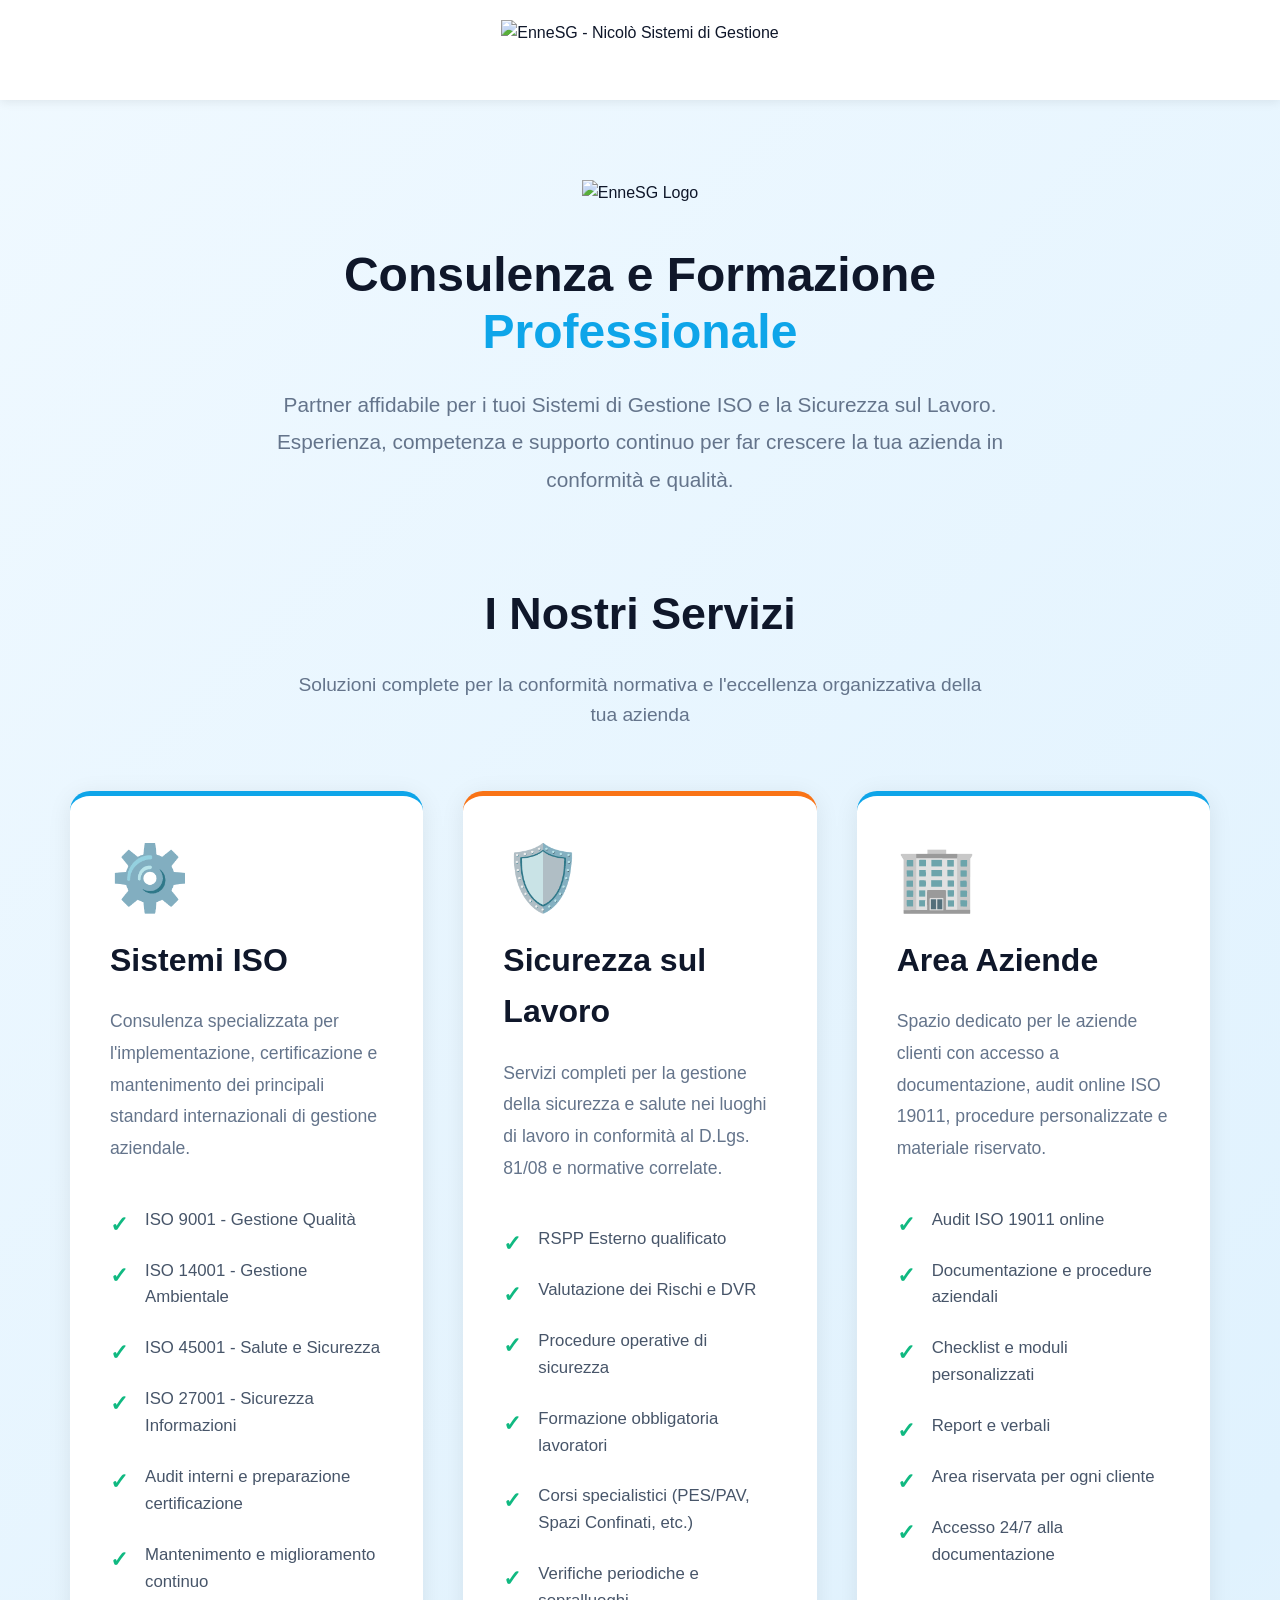
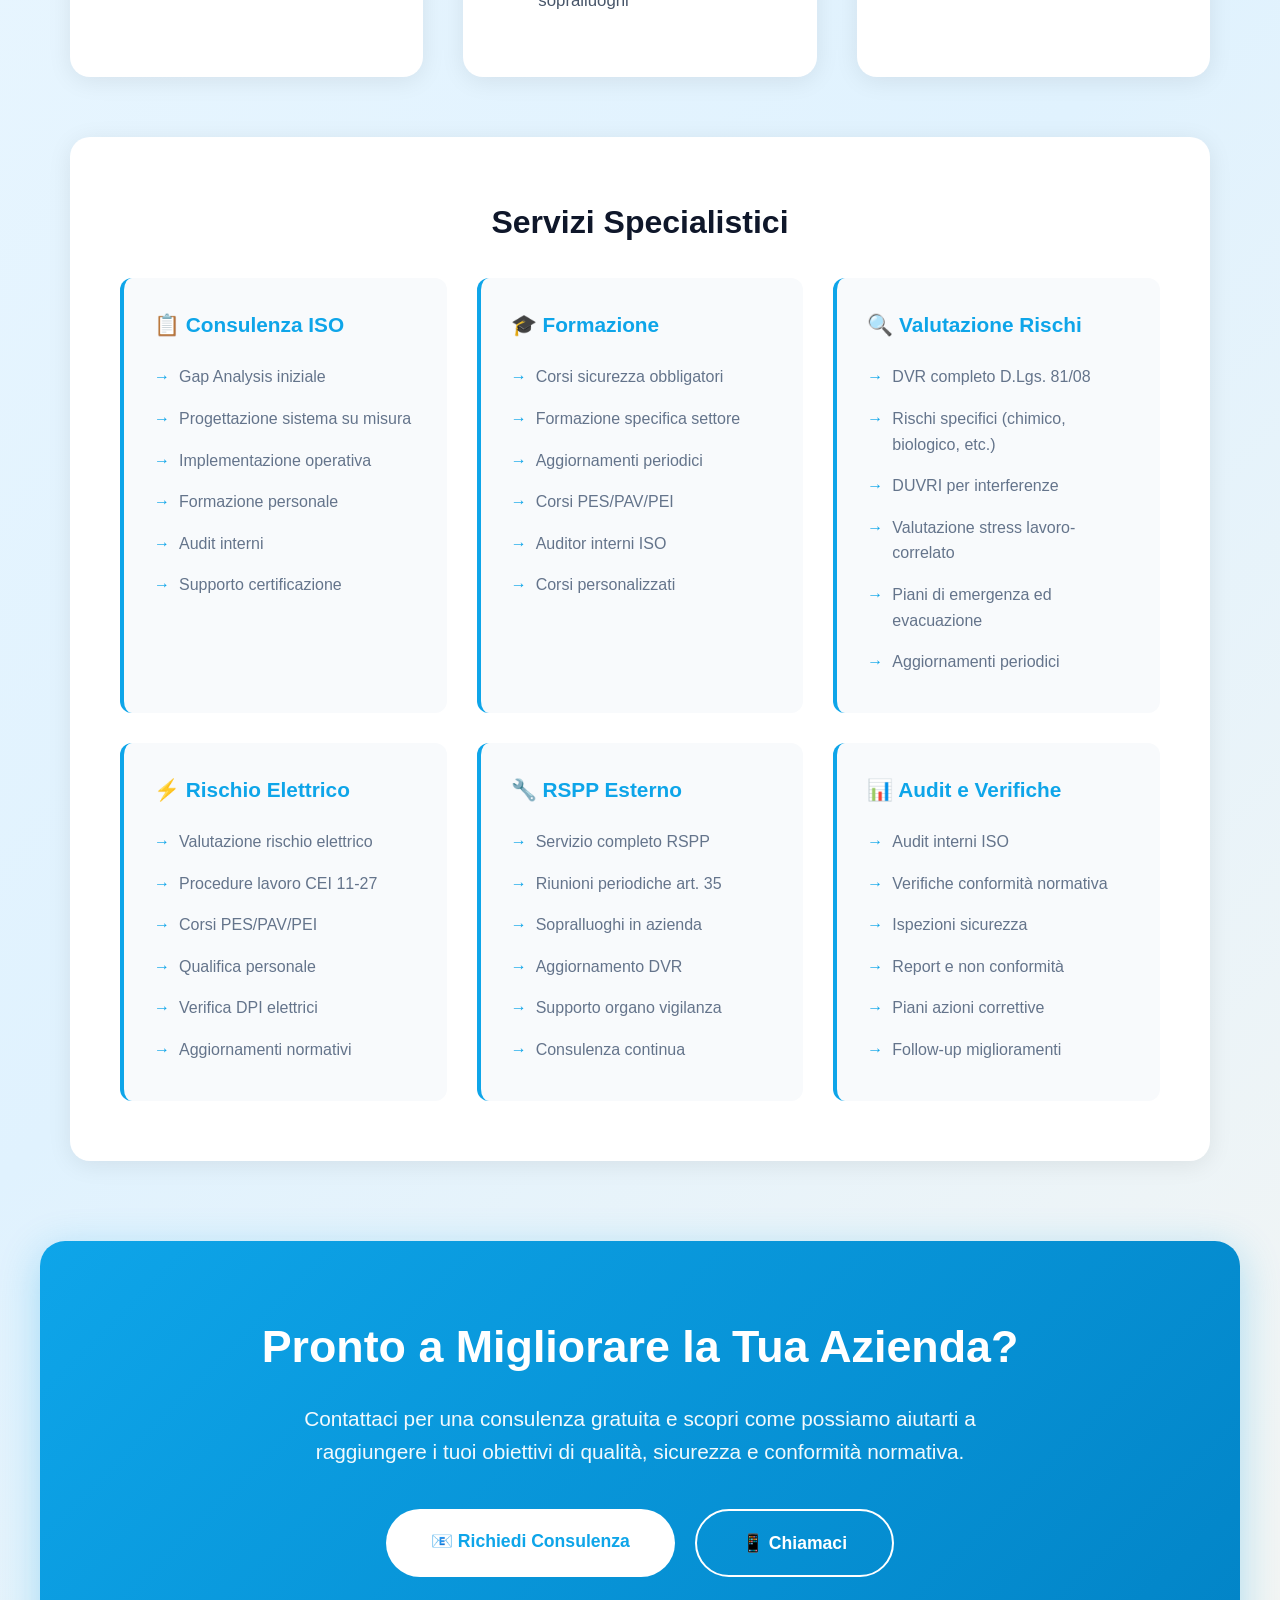
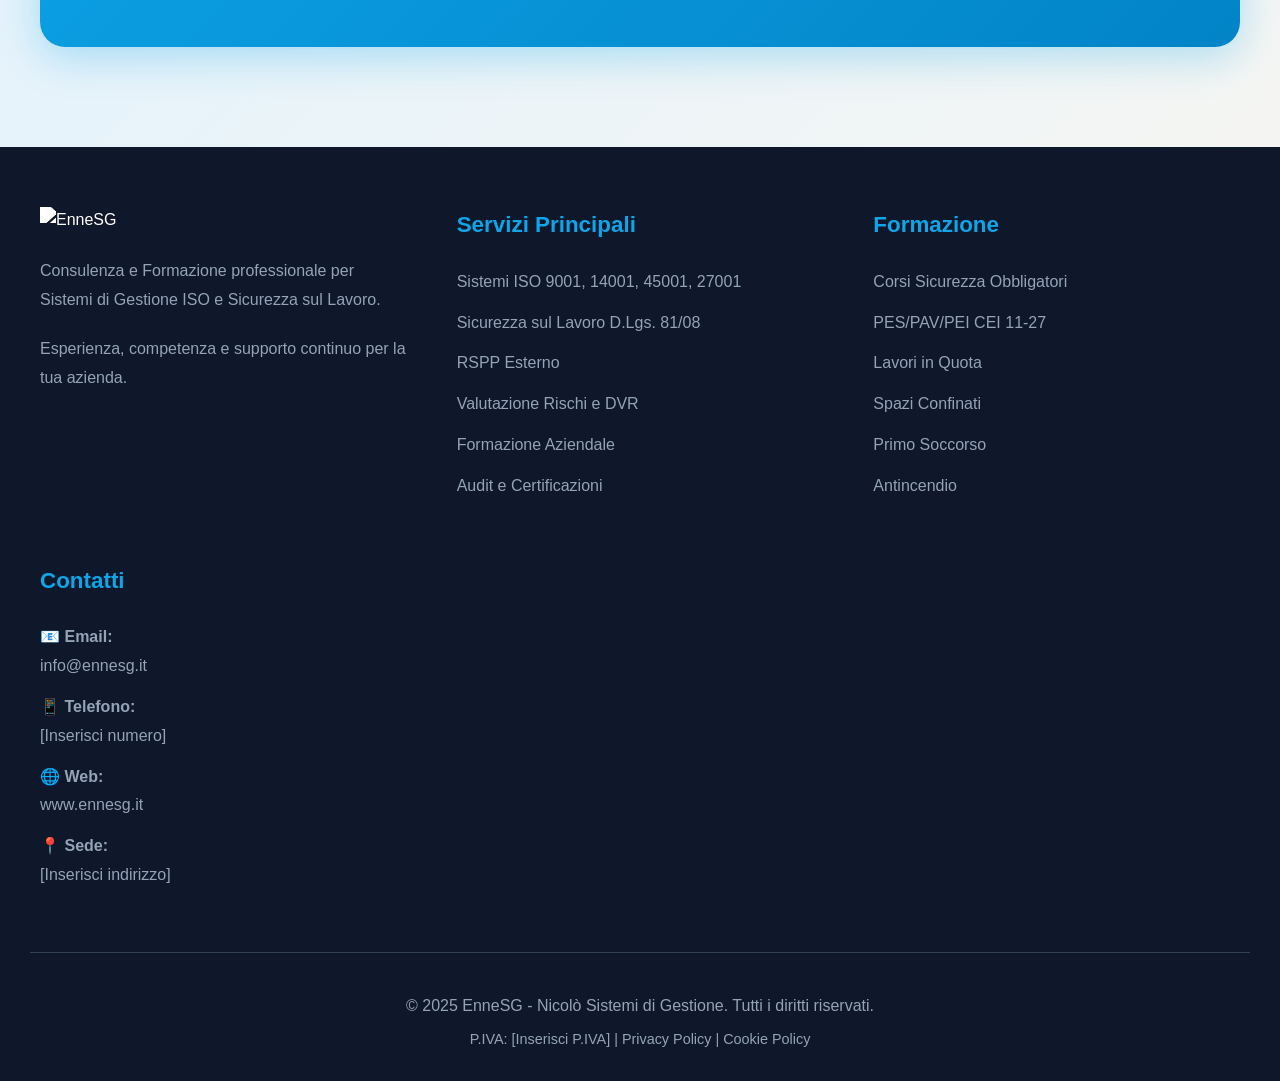
==== index.html @ 2c6e2b0d "Add files via upload" ====
<!DOCTYPE html>
<html lang="it">
<head>
    <meta charset="UTF-8">
    <meta name="viewport" content="width=device-width, initial-scale=1.0">
    <meta name="description" content="EnneSG - Nicolò Sistemi di Gestione. Consulenza e Formazione per Sistemi ISO e Sicurezza sul Lavoro.">
    <meta name="keywords" content="ISO 9001, ISO 14001, ISO 45001, Sicurezza lavoro, Consulenza ISO, Formazione">
    <title>EnneSG - Nicolò Sistemi di Gestione</title>
    <link rel="icon" href="assets/ennesg-icon.svg">
    <style>
        * {
            margin: 0;
            padding: 0;
            box-sizing: border-box;
        }
        
        body {
            font-family: 'Segoe UI', 'Helvetica Neue', Arial, sans-serif;
            background: linear-gradient(135deg, #f0f9ff 0%, #e0f2fe 50%, #fff7ed 100%);
            color: #0f172a;
            line-height: 1.6;
        }
        
        /* Navbar */
        .navbar {
            background: white;
            padding: 20px 0;
            box-shadow: 0 2px 10px rgba(0,0,0,0.08);
            position: sticky;
            top: 0;
            z-index: 100;
        }
        
        .navbar-content {
            max-width: 1200px;
            margin: 0 auto;
            padding: 0 30px;
            display: flex;
            align-items: center;
            justify-content: center;
        }
        
        .navbar img {
            height: 60px;
        }
        
        /* Hero Section */
        .hero {
            max-width: 1200px;
            margin: 80px auto 60px;
            padding: 0 30px;
            text-align: center;
        }
        
        .hero-logo {
            max-width: 700px;
            width: 100%;
            margin-bottom: 40px;
        }
        
        .hero h1 {
            font-size: 3rem;
            color: #0f172a;
            margin-bottom: 25px;
            line-height: 1.2;
        }
        
        .hero .highlight {
            color: #0ea5e9;
        }
        
        .hero p {
            font-size: 1.3rem;
            color: #64748b;
            max-width: 800px;
            margin: 0 auto 50px;
            line-height: 1.8;
        }
        
        /* Main Services Grid */
        .services-section {
            max-width: 1200px;
            margin: 80px auto;
            padding: 0 30px;
        }
        
        .section-title {
            text-align: center;
            font-size: 2.8rem;
            color: #0f172a;
            margin-bottom: 20px;
        }
        
        .section-subtitle {
            text-align: center;
            font-size: 1.2rem;
            color: #64748b;
            margin-bottom: 60px;
            max-width: 700px;
            margin-left: auto;
            margin-right: auto;
        }
        
        .services-grid {
            display: grid;
            grid-template-columns: repeat(auto-fit, minmax(350px, 1fr));
            gap: 40px;
            margin-bottom: 40px;
        }
        
        .service-card {
            background: white;
            padding: 50px 40px;
            border-radius: 20px;
            box-shadow: 0 4px 25px rgba(0,0,0,0.08);
            transition: all 0.3s ease;
            border-top: 5px solid transparent;
            position: relative;
            overflow: hidden;
        }
        
        .service-card::before {
            content: '';
            position: absolute;
            top: 0;
            left: 0;
            right: 0;
            height: 5px;
            background: linear-gradient(90deg, #0ea5e9, #0284c7);
            transform: scaleX(0);
            transition: transform 0.3s ease;
        }
        
        .service-card:hover::before {
            transform: scaleX(1);
        }
        
        .service-card:hover {
            transform: translateY(-8px);
            box-shadow: 0 8px 35px rgba(0,0,0,0.12);
        }
        
        .service-card.blue {
            border-top-color: #0ea5e9;
        }
        
        .service-card.orange {
            border-top-color: #f97316;
        }
        
        .service-card.orange::before {
            background: linear-gradient(90deg, #f97316, #ea580c);
        }
        
        .service-icon {
            font-size: 4rem;
            margin-bottom: 25px;
            display: block;
            line-height: 1;
        }
        
        .service-card h2 {
            font-size: 2rem;
            color: #0f172a;
            margin-bottom: 20px;
        }
        
        .service-card p {
            color: #64748b;
            font-size: 1.1rem;
            line-height: 1.8;
            margin-bottom: 30px;
        }
        
        .service-features {
            list-style: none;
            padding: 0;
        }
        
        .service-features li {
            color: #475569;
            padding: 12px 0;
            padding-left: 35px;
            position: relative;
            font-size: 1.05rem;
        }
        
        .service-features li::before {
            content: "✓";
            position: absolute;
            left: 0;
            color: #10b981;
            font-weight: bold;
            font-size: 1.4rem;
        }
        
        /* Additional Services */
        .additional-services {
            background: white;
            padding: 60px 50px;
            border-radius: 20px;
            box-shadow: 0 4px 25px rgba(0,0,0,0.08);
            margin-top: 60px;
        }
        
        .additional-services h3 {
            font-size: 2rem;
            color: #0f172a;
            margin-bottom: 30px;
            text-align: center;
        }
        
        .services-list {
            display: grid;
            grid-template-columns: repeat(auto-fit, minmax(280px, 1fr));
            gap: 30px;
        }
        
        .service-item {
            background: #f8fafc;
            padding: 30px;
            border-radius: 12px;
            transition: all 0.3s ease;
            border-left: 4px solid #0ea5e9;
        }
        
        .service-item:hover {
            background: #eff6ff;
            transform: translateX(5px);
        }
        
        .service-item h4 {
            color: #0ea5e9;
            margin-bottom: 15px;
            font-size: 1.3rem;
        }
        
        .service-item ul {
            list-style: none;
            padding: 0;
        }
        
        .service-item li {
            color: #64748b;
            padding: 8px 0;
            padding-left: 25px;
            position: relative;
        }
        
        .service-item li::before {
            content: "→";
            position: absolute;
            left: 0;
            color: #0ea5e9;
            font-weight: bold;
        }
        
        /* CTA Section */
        .cta-section {
            background: linear-gradient(135deg, #0ea5e9 0%, #0284c7 100%);
            color: white;
            padding: 70px 50px;
            border-radius: 25px;
            text-align: center;
            box-shadow: 0 10px 40px rgba(14, 165, 233, 0.3);
            margin: 80px auto;
            max-width: 1200px;
        }
        
        .cta-section h2 {
            font-size: 2.8rem;
            margin-bottom: 20px;
        }
        
        .cta-section p {
            font-size: 1.3rem;
            margin-bottom: 40px;
            opacity: 0.95;
            max-width: 700px;
            margin-left: auto;
            margin-right: auto;
        }
        
        .cta-buttons {
            display: flex;
            gap: 20px;
            justify-content: center;
            flex-wrap: wrap;
        }
        
        .btn {
            padding: 18px 45px;
            border-radius: 35px;
            text-decoration: none;
            font-weight: 600;
            font-size: 1.1rem;
            transition: all 0.3s ease;
            display: inline-block;
        }
        
        .btn-white {
            background: white;
            color: #0ea5e9;
        }
        
        .btn-white:hover {
            background: #f8fafc;
            transform: translateY(-3px);
            box-shadow: 0 8px 25px rgba(255,255,255,0.3);
        }
        
        .btn-outline {
            background: transparent;
            color: white;
            border: 2px solid white;
        }
        
        .btn-outline:hover {
            background: white;
            color: #0ea5e9;
            transform: translateY(-3px);
        }
        
        /* Footer */
        footer {
            background: #0f172a;
            color: white;
            padding: 60px 30px 30px;
            margin-top: 100px;
        }
        
        .footer-content {
            max-width: 1200px;
            margin: 0 auto;
            display: grid;
            grid-template-columns: repeat(auto-fit, minmax(280px, 1fr));
            gap: 50px;
            margin-bottom: 50px;
        }
        
        .footer-section h3 {
            color: #0ea5e9;
            margin-bottom: 25px;
            font-size: 1.4rem;
        }
        
        .footer-section p,
        .footer-section a {
            color: #94a3b8;
            text-decoration: none;
            display: block;
            margin-bottom: 12px;
            transition: color 0.3s ease;
            line-height: 1.8;
        }
        
        .footer-section a:hover {
            color: #0ea5e9;
        }
        
        .footer-logo {
            height: 70px;
            margin-bottom: 25px;
            filter: brightness(0) invert(1);
        }
        
        .footer-bottom {
            text-align: center;
            padding-top: 40px;
            border-top: 1px solid #334155;
            color: #94a3b8;
        }
        
        /* Responsive */
        @media (max-width: 768px) {
            .hero h1 {
                font-size: 2.2rem;
            }
            
            .hero p {
                font-size: 1.1rem;
            }
            
            .section-title {
                font-size: 2rem;
            }
            
            .services-grid {
                grid-template-columns: 1fr;
            }
            
            .cta-section {
                padding: 50px 30px;
            }
            
            .cta-section h2 {
                font-size: 2rem;
            }
        }
    </style>
</head>
<body>
    <!-- Navbar -->
    <nav class="navbar">
        <div class="navbar-content">
            <img src="assets/ennesg-logo-horizontal.svg" alt="EnneSG - Nicolò Sistemi di Gestione">
        </div>
    </nav>
    
    <!-- Hero Section -->
    <section class="hero">
        <img src="assets/ennesg-logo-main.svg" alt="EnneSG Logo" class="hero-logo">
        <h1>Consulenza e Formazione<br><span class="highlight">Professionale</span></h1>
        <p>Partner affidabile per i tuoi Sistemi di Gestione ISO e la Sicurezza sul Lavoro. Esperienza, competenza e supporto continuo per far crescere la tua azienda in conformità e qualità.</p>
    </section>
    
    <!-- Main Services -->
    <section class="services-section">
        <h2 class="section-title">I Nostri Servizi</h2>
        <p class="section-subtitle">Soluzioni complete per la conformità normativa e l'eccellenza organizzativa della tua azienda</p>
        
        <div class="services-grid">
            <!-- Sistemi ISO -->
            <div class="service-card blue">
                <span class="service-icon">⚙️</span>
                <h2>Sistemi ISO</h2>
                <p>Consulenza specializzata per l'implementazione, certificazione e mantenimento dei principali standard internazionali di gestione aziendale.</p>
                <ul class="service-features">
                    <li>ISO 9001 - Gestione Qualità</li>
                    <li>ISO 14001 - Gestione Ambientale</li>
                    <li>ISO 45001 - Salute e Sicurezza</li>
                    <li>ISO 27001 - Sicurezza Informazioni</li>
                    <li>Audit interni e preparazione certificazione</li>
                    <li>Mantenimento e miglioramento continuo</li>
                </ul>
            </div>
            
            <!-- Sicurezza Lavoro -->
            <div class="service-card orange">
                <span class="service-icon">🛡️</span>
                <h2>Sicurezza sul Lavoro</h2>
                <p>Servizi completi per la gestione della sicurezza e salute nei luoghi di lavoro in conformità al D.Lgs. 81/08 e normative correlate.</p>
                <ul class="service-features">
                    <li>RSPP Esterno qualificato</li>
                    <li>Valutazione dei Rischi e DVR</li>
                    <li>Procedure operative di sicurezza</li>
                    <li>Formazione obbligatoria lavoratori</li>
                    <li>Corsi specialistici (PES/PAV, Spazi Confinati, etc.)</li>
                    <li>Verifiche periodiche e sopralluoghi</li>
                </ul>
            </div>
            
            <!-- Area Aziende -->
            <div class="service-card blue">
                <span class="service-icon">🏢</span>
                <h2>Area Aziende</h2>
                <p>Spazio dedicato per le aziende clienti con accesso a documentazione, audit online ISO 19011, procedure personalizzate e materiale riservato.</p>
                <ul class="service-features">
                    <li>Audit ISO 19011 online</li>
                    <li>Documentazione e procedure aziendali</li>
                    <li>Checklist e moduli personalizzati</li>
                    <li>Report e verbali</li>
                    <li>Area riservata per ogni cliente</li>
                    <li>Accesso 24/7 alla documentazione</li>
                </ul>
            </div>
        </div>
        
        <!-- Additional Services Details -->
        <div class="additional-services">
            <h3>Servizi Specialistici</h3>
            <div class="services-list">
                <div class="service-item">
                    <h4>📋 Consulenza ISO</h4>
                    <ul>
                        <li>Gap Analysis iniziale</li>
                        <li>Progettazione sistema su misura</li>
                        <li>Implementazione operativa</li>
                        <li>Formazione personale</li>
                        <li>Audit interni</li>
                        <li>Supporto certificazione</li>
                    </ul>
                </div>
                
                <div class="service-item">
                    <h4>🎓 Formazione</h4>
                    <ul>
                        <li>Corsi sicurezza obbligatori</li>
                        <li>Formazione specifica settore</li>
                        <li>Aggiornamenti periodici</li>
                        <li>Corsi PES/PAV/PEI</li>
                        <li>Auditor interni ISO</li>
                        <li>Corsi personalizzati</li>
                    </ul>
                </div>
                
                <div class="service-item">
                    <h4>🔍 Valutazione Rischi</h4>
                    <ul>
                        <li>DVR completo D.Lgs. 81/08</li>
                        <li>Rischi specifici (chimico, biologico, etc.)</li>
                        <li>DUVRI per interferenze</li>
                        <li>Valutazione stress lavoro-correlato</li>
                        <li>Piani di emergenza ed evacuazione</li>
                        <li>Aggiornamenti periodici</li>
                    </ul>
                </div>
                
                <div class="service-item">
                    <h4>⚡ Rischio Elettrico</h4>
                    <ul>
                        <li>Valutazione rischio elettrico</li>
                        <li>Procedure lavoro CEI 11-27</li>
                        <li>Corsi PES/PAV/PEI</li>
                        <li>Qualifica personale</li>
                        <li>Verifica DPI elettrici</li>
                        <li>Aggiornamenti normativi</li>
                    </ul>
                </div>
                
                <div class="service-item">
                    <h4>🔧 RSPP Esterno</h4>
                    <ul>
                        <li>Servizio completo RSPP</li>
                        <li>Riunioni periodiche art. 35</li>
                        <li>Sopralluoghi in azienda</li>
                        <li>Aggiornamento DVR</li>
                        <li>Supporto organo vigilanza</li>
                        <li>Consulenza continua</li>
                    </ul>
                </div>
                
                <div class="service-item">
                    <h4>📊 Audit e Verifiche</h4>
                    <ul>
                        <li>Audit interni ISO</li>
                        <li>Verifiche conformità normativa</li>
                        <li>Ispezioni sicurezza</li>
                        <li>Report e non conformità</li>
                        <li>Piani azioni correttive</li>
                        <li>Follow-up miglioramenti</li>
                    </ul>
                </div>
            </div>
        </div>
    </section>
    
    <!-- CTA Section -->
    <section class="cta-section">
        <h2>Pronto a Migliorare la Tua Azienda?</h2>
        <p>Contattaci per una consulenza gratuita e scopri come possiamo aiutarti a raggiungere i tuoi obiettivi di qualità, sicurezza e conformità normativa.</p>
        <div class="cta-buttons">
            <a href="mailto:info@ennesg.it" class="btn btn-white">📧 Richiedi Consulenza</a>
            <a href="tel:+39123456789" class="btn btn-outline">📱 Chiamaci</a>
        </div>
    </section>
    
    <!-- Footer -->
    <footer>
        <div class="footer-content">
            <div class="footer-section">
                <img src="assets/ennesg-logo-horizontal.svg" alt="EnneSG" class="footer-logo">
                <p>Consulenza e Formazione professionale per Sistemi di Gestione ISO e Sicurezza sul Lavoro.</p>
                <p style="margin-top: 20px;">Esperienza, competenza e supporto continuo per la tua azienda.</p>
            </div>
            
            <div class="footer-section">
                <h3>Servizi Principali</h3>
                <a href="#">Sistemi ISO 9001, 14001, 45001, 27001</a>
                <a href="#">Sicurezza sul Lavoro D.Lgs. 81/08</a>
                <a href="#">RSPP Esterno</a>
                <a href="#">Valutazione Rischi e DVR</a>
                <a href="#">Formazione Aziendale</a>
                <a href="#">Audit e Certificazioni</a>
            </div>
            
            <div class="footer-section">
                <h3>Formazione</h3>
                <a href="#">Corsi Sicurezza Obbligatori</a>
                <a href="#">PES/PAV/PEI CEI 11-27</a>
                <a href="#">Lavori in Quota</a>
                <a href="#">Spazi Confinati</a>
                <a href="#">Primo Soccorso</a>
                <a href="#">Antincendio</a>
            </div>
            
            <div class="footer-section">
                <h3>Contatti</h3>
                <p>📧 <strong>Email:</strong><br>info@ennesg.it</p>
                <p>📱 <strong>Telefono:</strong><br>[Inserisci numero]</p>
                <p>🌐 <strong>Web:</strong><br>www.ennesg.it</p>
                <p>📍 <strong>Sede:</strong><br>[Inserisci indirizzo]</p>
            </div>
        </div>
        
        <div class="footer-bottom">
            <p>&copy; 2025 EnneSG - Nicolò Sistemi di Gestione. Tutti i diritti riservati.</p>
            <p style="margin-top: 10px; font-size: 0.9rem;">P.IVA: [Inserisci P.IVA] | Privacy Policy | Cookie Policy</p>
        </div>
    </footer>
</body>
</html>
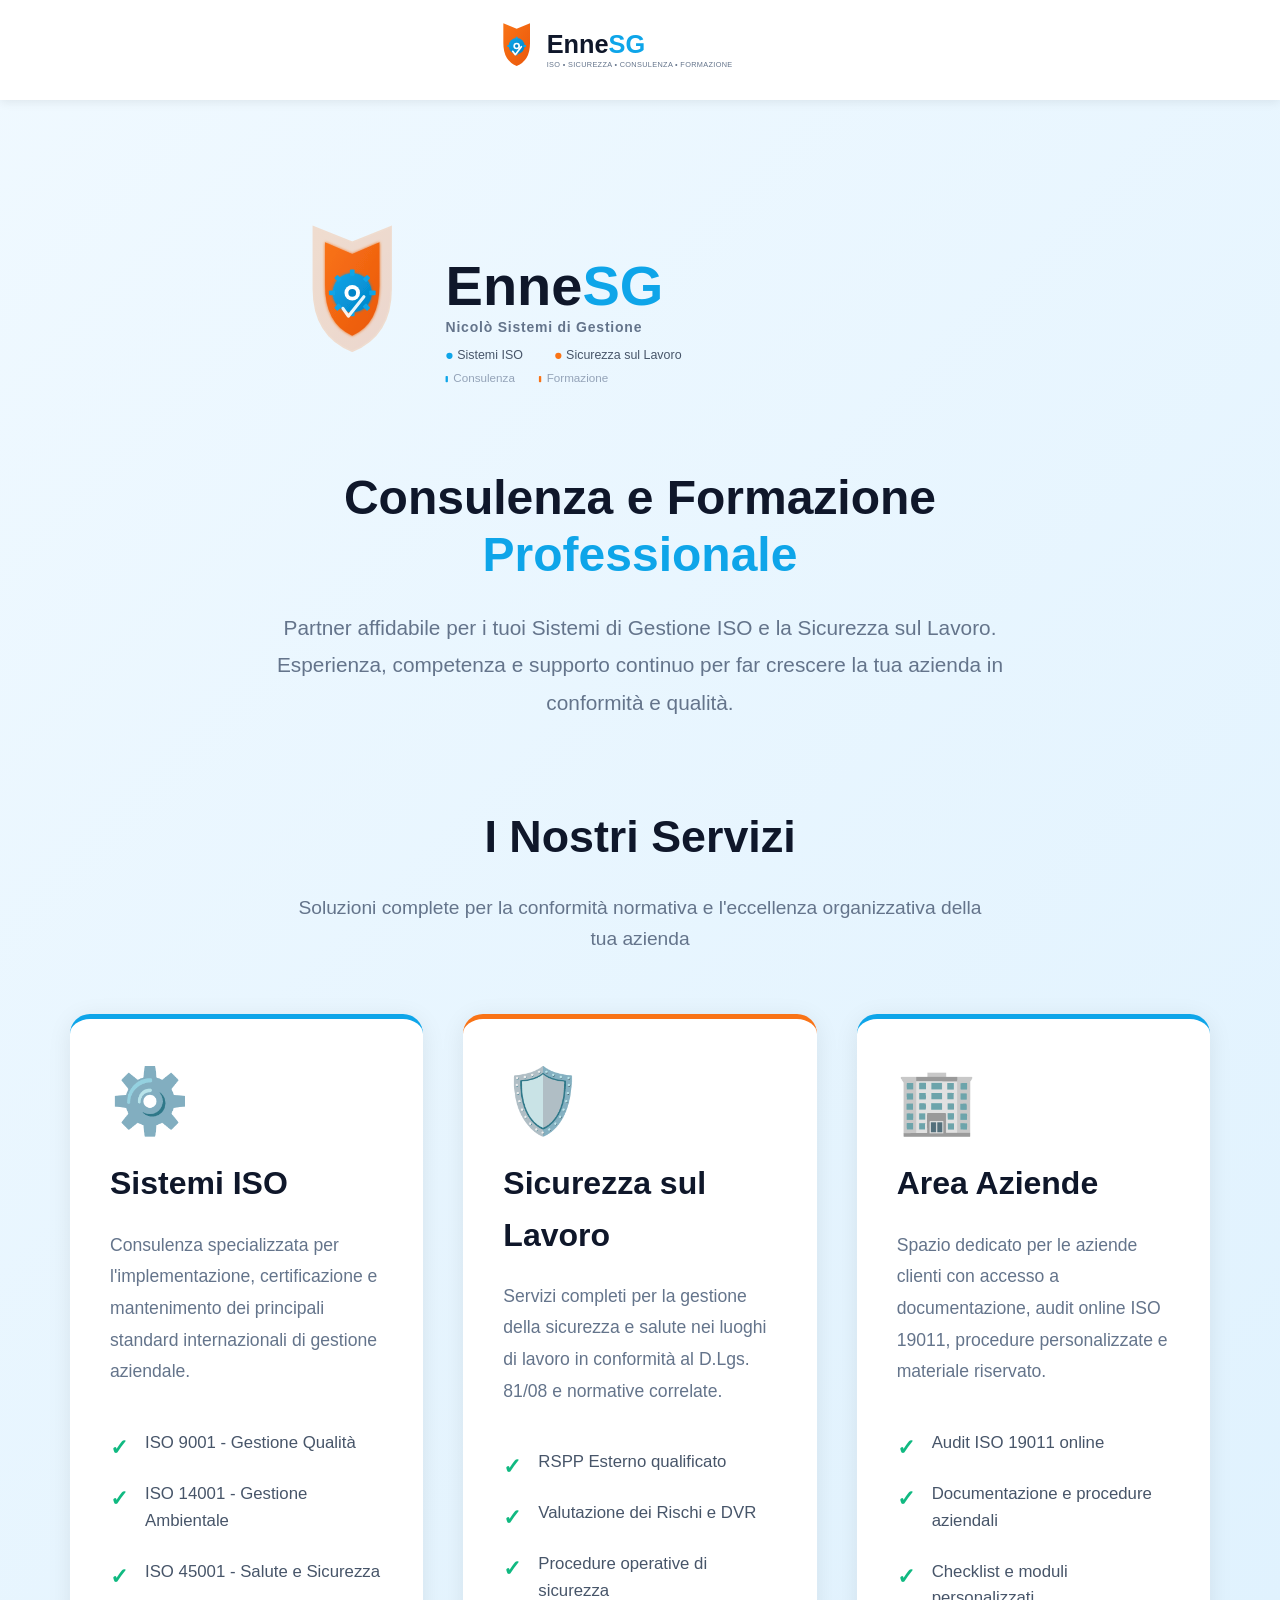
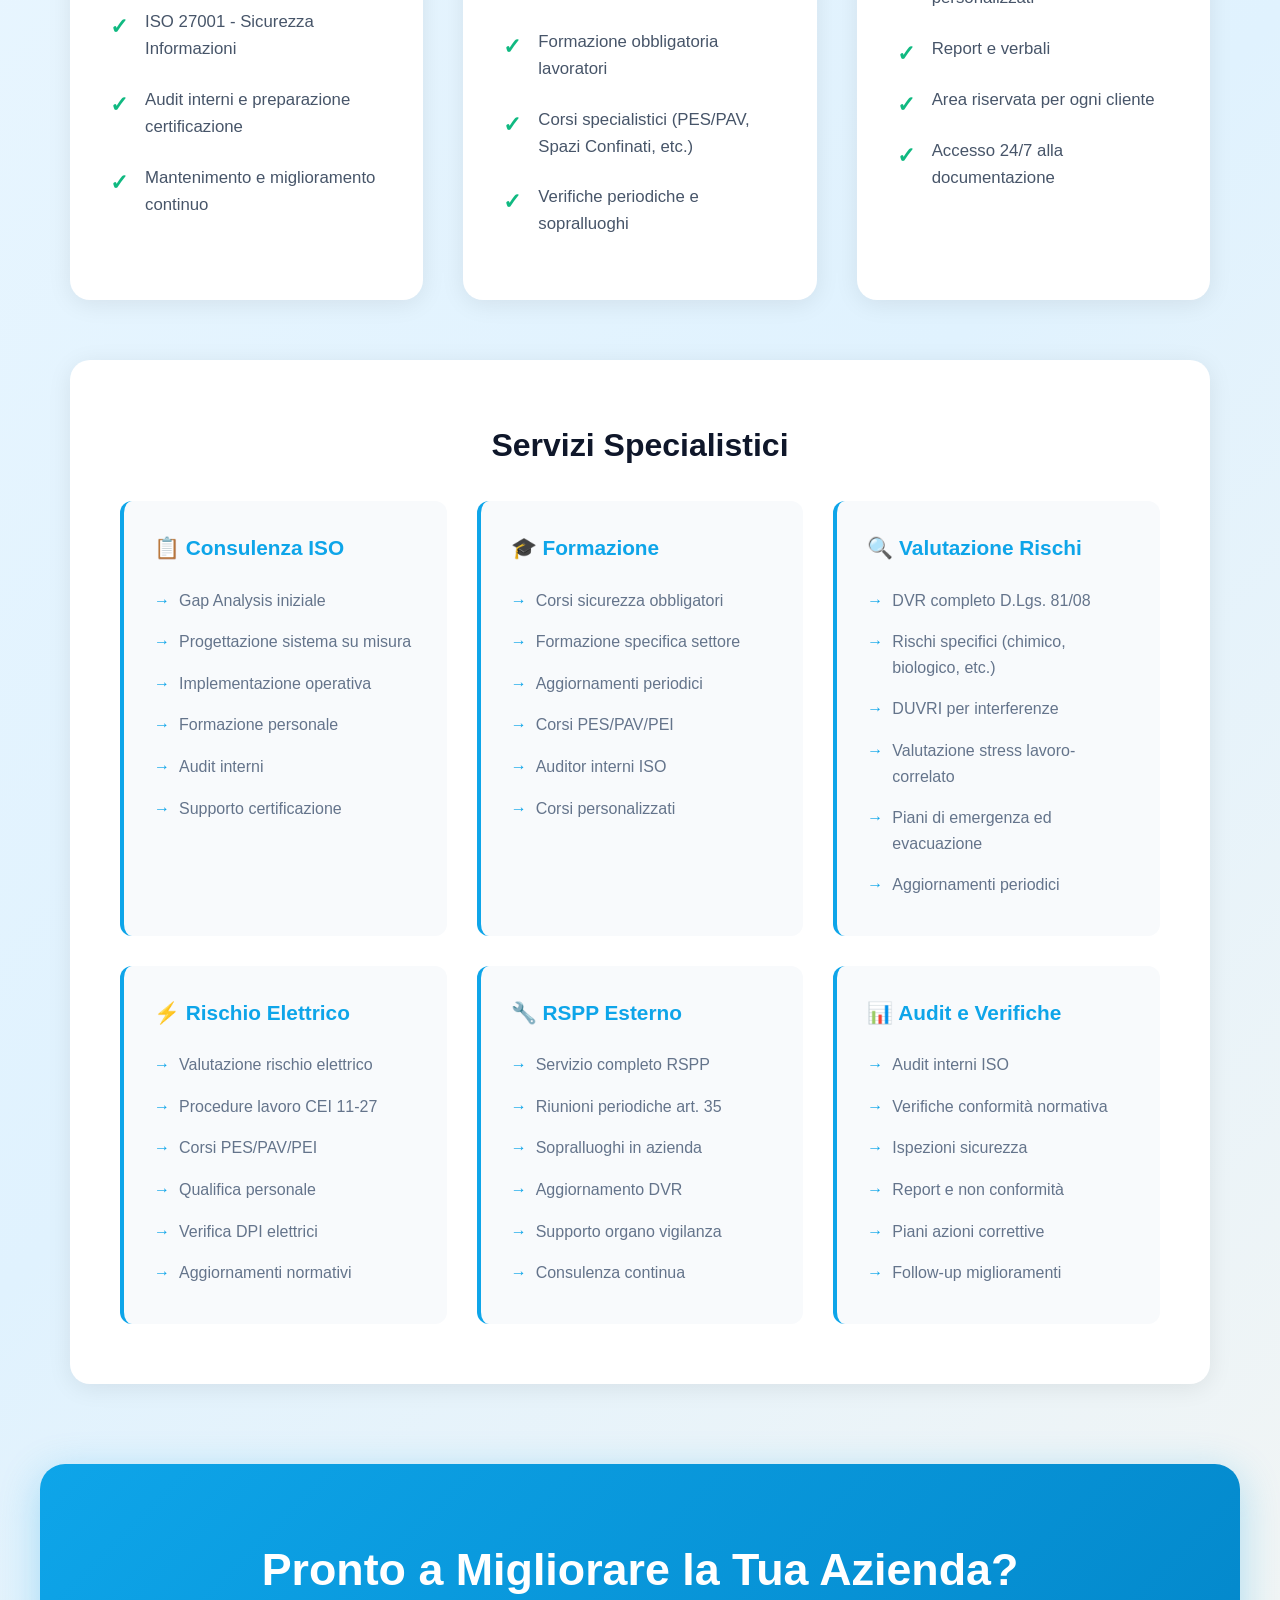
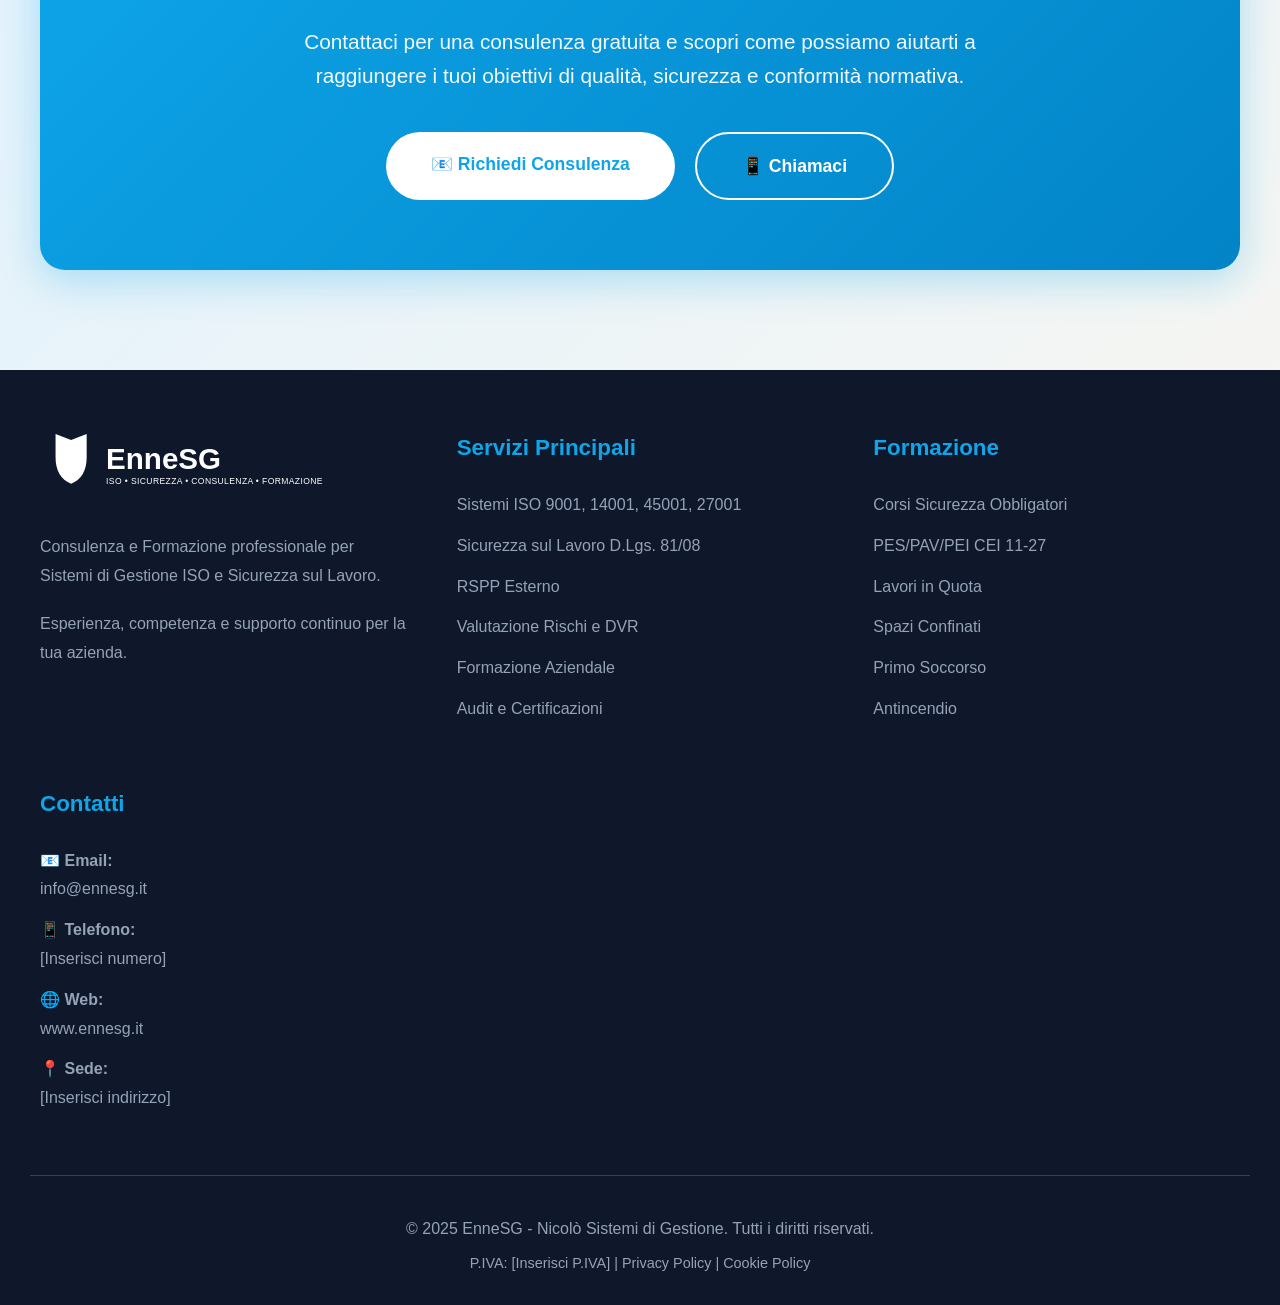
==== commit 20cc376b: "Update index.html" ====
--- a/index.html
+++ b/index.html
@@ -52,11 +52,12 @@
             text-align: center;
         }
         
-        .hero-logo {
-            max-width: 700px;
-            width: 100%;
-            margin-bottom: 40px;
-        }
+      .hero-logo {
+    max-width: 700px;
+    width: 100%;
+    margin: 0 auto 40px;
+    display: block;
+}
         
         .hero h1 {
             font-size: 3rem;
@@ -599,4 +600,4 @@
         </div>
     </footer>
 </body>
-</html>+</html>
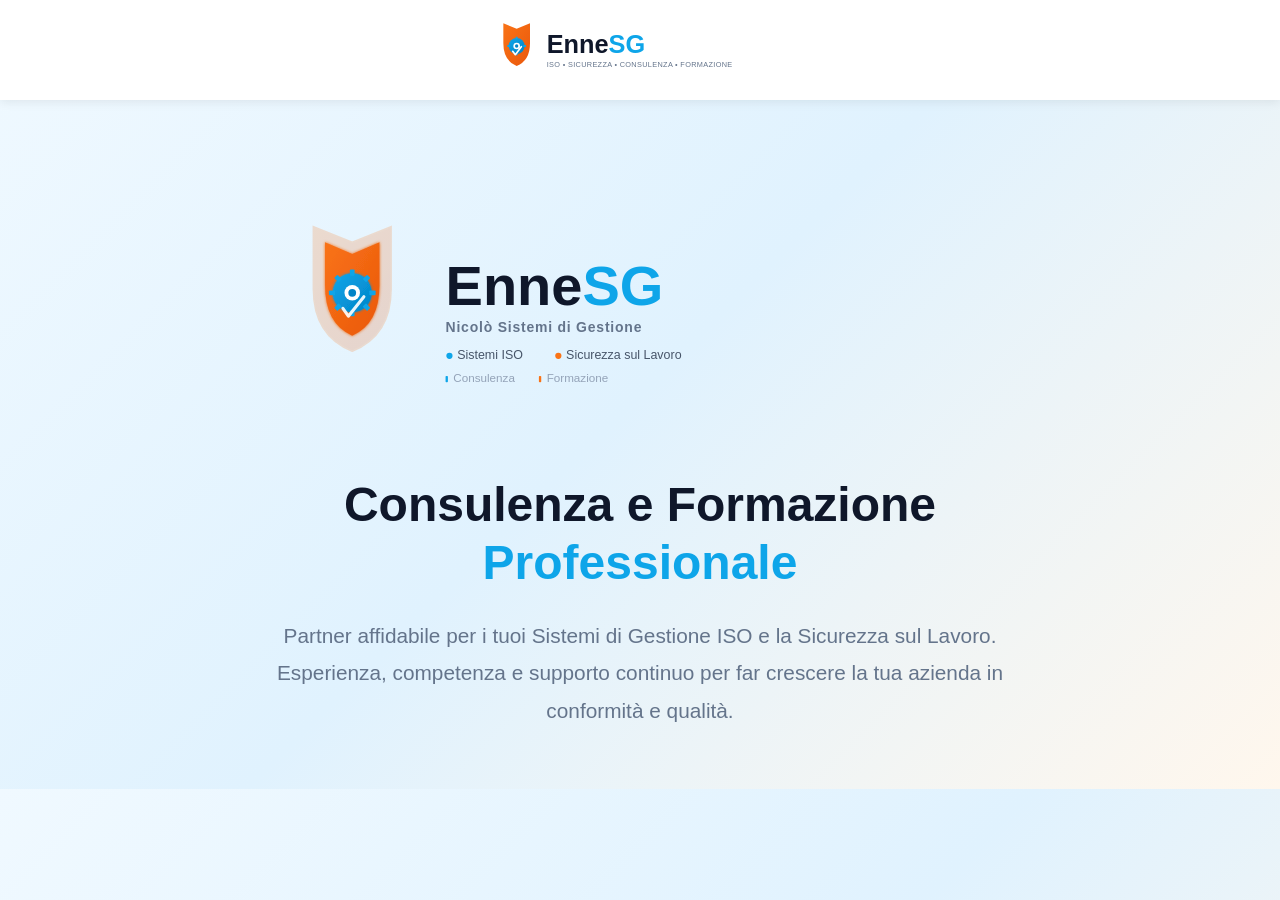
==== commit 4be947b1: "Update index.html" ====
--- a/index.html
+++ b/index.html
@@ -39,11 +39,14 @@
             align-items: center;
             justify-content: center;
         }
-        
+
+        /* ✅ Fix centratura logo navbar */
         .navbar img {
+            display: block;
+            margin: 0 auto;
             height: 60px;
         }
-        
+
         /* Hero Section */
         .hero {
             max-width: 1200px;
@@ -52,12 +55,11 @@
             text-align: center;
         }
         
-      .hero-logo {
-    max-width: 700px;
-    width: 100%;
-    margin: 0 auto 40px;
-    display: block;
-}
+        .hero-logo {
+            max-width: 700px;
+            width: 100%;
+            margin-bottom: 40px;
+        }
         
         .hero h1 {
             font-size: 3rem;
@@ -415,189 +417,8 @@
         <p>Partner affidabile per i tuoi Sistemi di Gestione ISO e la Sicurezza sul Lavoro. Esperienza, competenza e supporto continuo per far crescere la tua azienda in conformità e qualità.</p>
     </section>
     
-    <!-- Main Services -->
-    <section class="services-section">
-        <h2 class="section-title">I Nostri Servizi</h2>
-        <p class="section-subtitle">Soluzioni complete per la conformità normativa e l'eccellenza organizzativa della tua azienda</p>
-        
-        <div class="services-grid">
-            <!-- Sistemi ISO -->
-            <div class="service-card blue">
-                <span class="service-icon">⚙️</span>
-                <h2>Sistemi ISO</h2>
-                <p>Consulenza specializzata per l'implementazione, certificazione e mantenimento dei principali standard internazionali di gestione aziendale.</p>
-                <ul class="service-features">
-                    <li>ISO 9001 - Gestione Qualità</li>
-                    <li>ISO 14001 - Gestione Ambientale</li>
-                    <li>ISO 45001 - Salute e Sicurezza</li>
-                    <li>ISO 27001 - Sicurezza Informazioni</li>
-                    <li>Audit interni e preparazione certificazione</li>
-                    <li>Mantenimento e miglioramento continuo</li>
-                </ul>
-            </div>
-            
-            <!-- Sicurezza Lavoro -->
-            <div class="service-card orange">
-                <span class="service-icon">🛡️</span>
-                <h2>Sicurezza sul Lavoro</h2>
-                <p>Servizi completi per la gestione della sicurezza e salute nei luoghi di lavoro in conformità al D.Lgs. 81/08 e normative correlate.</p>
-                <ul class="service-features">
-                    <li>RSPP Esterno qualificato</li>
-                    <li>Valutazione dei Rischi e DVR</li>
-                    <li>Procedure operative di sicurezza</li>
-                    <li>Formazione obbligatoria lavoratori</li>
-                    <li>Corsi specialistici (PES/PAV, Spazi Confinati, etc.)</li>
-                    <li>Verifiche periodiche e sopralluoghi</li>
-                </ul>
-            </div>
-            
-            <!-- Area Aziende -->
-            <div class="service-card blue">
-                <span class="service-icon">🏢</span>
-                <h2>Area Aziende</h2>
-                <p>Spazio dedicato per le aziende clienti con accesso a documentazione, audit online ISO 19011, procedure personalizzate e materiale riservato.</p>
-                <ul class="service-features">
-                    <li>Audit ISO 19011 online</li>
-                    <li>Documentazione e procedure aziendali</li>
-                    <li>Checklist e moduli personalizzati</li>
-                    <li>Report e verbali</li>
-                    <li>Area riservata per ogni cliente</li>
-                    <li>Accesso 24/7 alla documentazione</li>
-                </ul>
-            </div>
-        </div>
-        
-        <!-- Additional Services Details -->
-        <div class="additional-services">
-            <h3>Servizi Specialistici</h3>
-            <div class="services-list">
-                <div class="service-item">
-                    <h4>📋 Consulenza ISO</h4>
-                    <ul>
-                        <li>Gap Analysis iniziale</li>
-                        <li>Progettazione sistema su misura</li>
-                        <li>Implementazione operativa</li>
-                        <li>Formazione personale</li>
-                        <li>Audit interni</li>
-                        <li>Supporto certificazione</li>
-                    </ul>
-                </div>
-                
-                <div class="service-item">
-                    <h4>🎓 Formazione</h4>
-                    <ul>
-                        <li>Corsi sicurezza obbligatori</li>
-                        <li>Formazione specifica settore</li>
-                        <li>Aggiornamenti periodici</li>
-                        <li>Corsi PES/PAV/PEI</li>
-                        <li>Auditor interni ISO</li>
-                        <li>Corsi personalizzati</li>
-                    </ul>
-                </div>
-                
-                <div class="service-item">
-                    <h4>🔍 Valutazione Rischi</h4>
-                    <ul>
-                        <li>DVR completo D.Lgs. 81/08</li>
-                        <li>Rischi specifici (chimico, biologico, etc.)</li>
-                        <li>DUVRI per interferenze</li>
-                        <li>Valutazione stress lavoro-correlato</li>
-                        <li>Piani di emergenza ed evacuazione</li>
-                        <li>Aggiornamenti periodici</li>
-                    </ul>
-                </div>
-                
-                <div class="service-item">
-                    <h4>⚡ Rischio Elettrico</h4>
-                    <ul>
-                        <li>Valutazione rischio elettrico</li>
-                        <li>Procedure lavoro CEI 11-27</li>
-                        <li>Corsi PES/PAV/PEI</li>
-                        <li>Qualifica personale</li>
-                        <li>Verifica DPI elettrici</li>
-                        <li>Aggiornamenti normativi</li>
-                    </ul>
-                </div>
-                
-                <div class="service-item">
-                    <h4>🔧 RSPP Esterno</h4>
-                    <ul>
-                        <li>Servizio completo RSPP</li>
-                        <li>Riunioni periodiche art. 35</li>
-                        <li>Sopralluoghi in azienda</li>
-                        <li>Aggiornamento DVR</li>
-                        <li>Supporto organo vigilanza</li>
-                        <li>Consulenza continua</li>
-                    </ul>
-                </div>
-                
-                <div class="service-item">
-                    <h4>📊 Audit e Verifiche</h4>
-                    <ul>
-                        <li>Audit interni ISO</li>
-                        <li>Verifiche conformità normativa</li>
-                        <li>Ispezioni sicurezza</li>
-                        <li>Report e non conformità</li>
-                        <li>Piani azioni correttive</li>
-                        <li>Follow-up miglioramenti</li>
-                    </ul>
-                </div>
-            </div>
-        </div>
-    </section>
-    
-    <!-- CTA Section -->
-    <section class="cta-section">
-        <h2>Pronto a Migliorare la Tua Azienda?</h2>
-        <p>Contattaci per una consulenza gratuita e scopri come possiamo aiutarti a raggiungere i tuoi obiettivi di qualità, sicurezza e conformità normativa.</p>
-        <div class="cta-buttons">
-            <a href="mailto:info@ennesg.it" class="btn btn-white">📧 Richiedi Consulenza</a>
-            <a href="tel:+39123456789" class="btn btn-outline">📱 Chiamaci</a>
-        </div>
-    </section>
-    
-    <!-- Footer -->
-    <footer>
-        <div class="footer-content">
-            <div class="footer-section">
-                <img src="assets/ennesg-logo-horizontal.svg" alt="EnneSG" class="footer-logo">
-                <p>Consulenza e Formazione professionale per Sistemi di Gestione ISO e Sicurezza sul Lavoro.</p>
-                <p style="margin-top: 20px;">Esperienza, competenza e supporto continuo per la tua azienda.</p>
-            </div>
-            
-            <div class="footer-section">
-                <h3>Servizi Principali</h3>
-                <a href="#">Sistemi ISO 9001, 14001, 45001, 27001</a>
-                <a href="#">Sicurezza sul Lavoro D.Lgs. 81/08</a>
-                <a href="#">RSPP Esterno</a>
-                <a href="#">Valutazione Rischi e DVR</a>
-                <a href="#">Formazione Aziendale</a>
-                <a href="#">Audit e Certificazioni</a>
-            </div>
-            
-            <div class="footer-section">
-                <h3>Formazione</h3>
-                <a href="#">Corsi Sicurezza Obbligatori</a>
-                <a href="#">PES/PAV/PEI CEI 11-27</a>
-                <a href="#">Lavori in Quota</a>
-                <a href="#">Spazi Confinati</a>
-                <a href="#">Primo Soccorso</a>
-                <a href="#">Antincendio</a>
-            </div>
-            
-            <div class="footer-section">
-                <h3>Contatti</h3>
-                <p>📧 <strong>Email:</strong><br>info@ennesg.it</p>
-                <p>📱 <strong>Telefono:</strong><br>[Inserisci numero]</p>
-                <p>🌐 <strong>Web:</strong><br>www.ennesg.it</p>
-                <p>📍 <strong>Sede:</strong><br>[Inserisci indirizzo]</p>
-            </div>
-        </div>
-        
-        <div class="footer-bottom">
-            <p>&copy; 2025 EnneSG - Nicolò Sistemi di Gestione. Tutti i diritti riservati.</p>
-            <p style="margin-top: 10px; font-size: 0.9rem;">P.IVA: [Inserisci P.IVA] | Privacy Policy | Cookie Policy</p>
-        </div>
-    </footer>
+    <!-- Resto del file invariato -->
+    <!-- ... -->
 </body>
 </html>
+
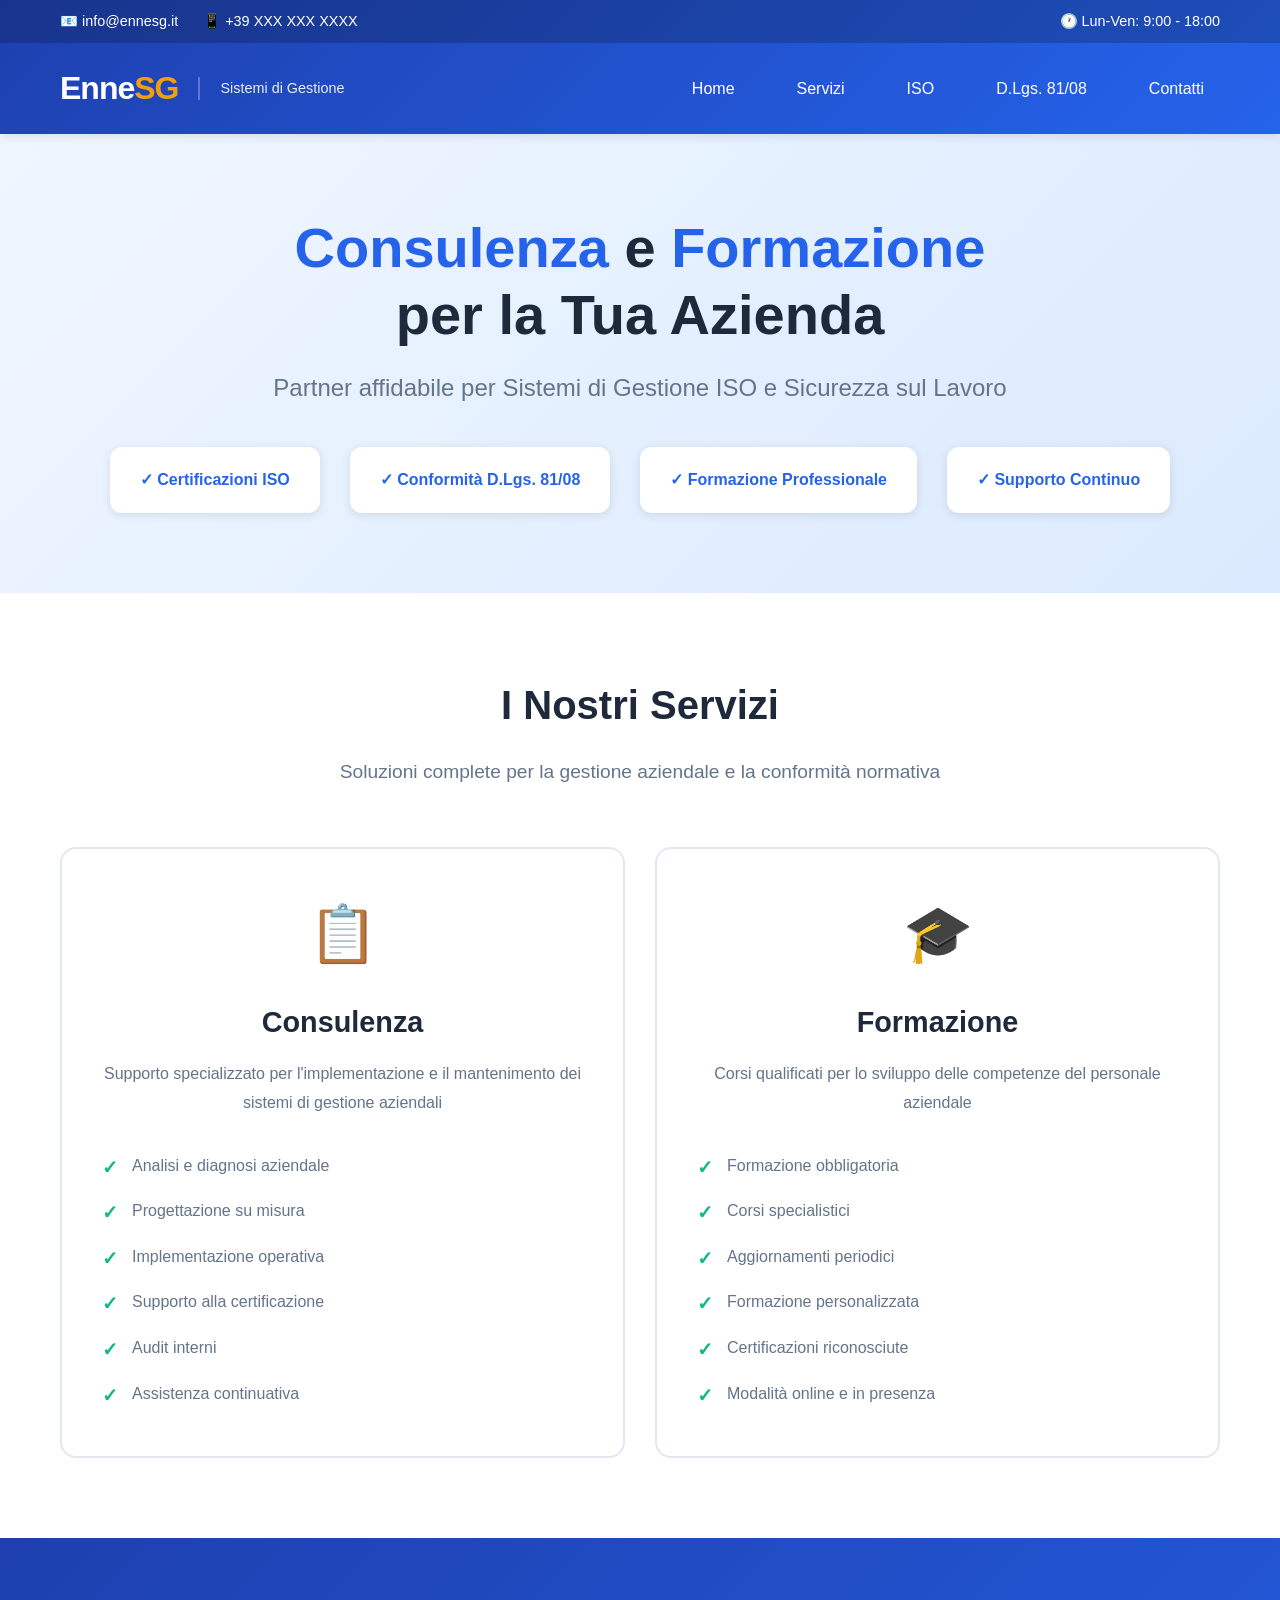
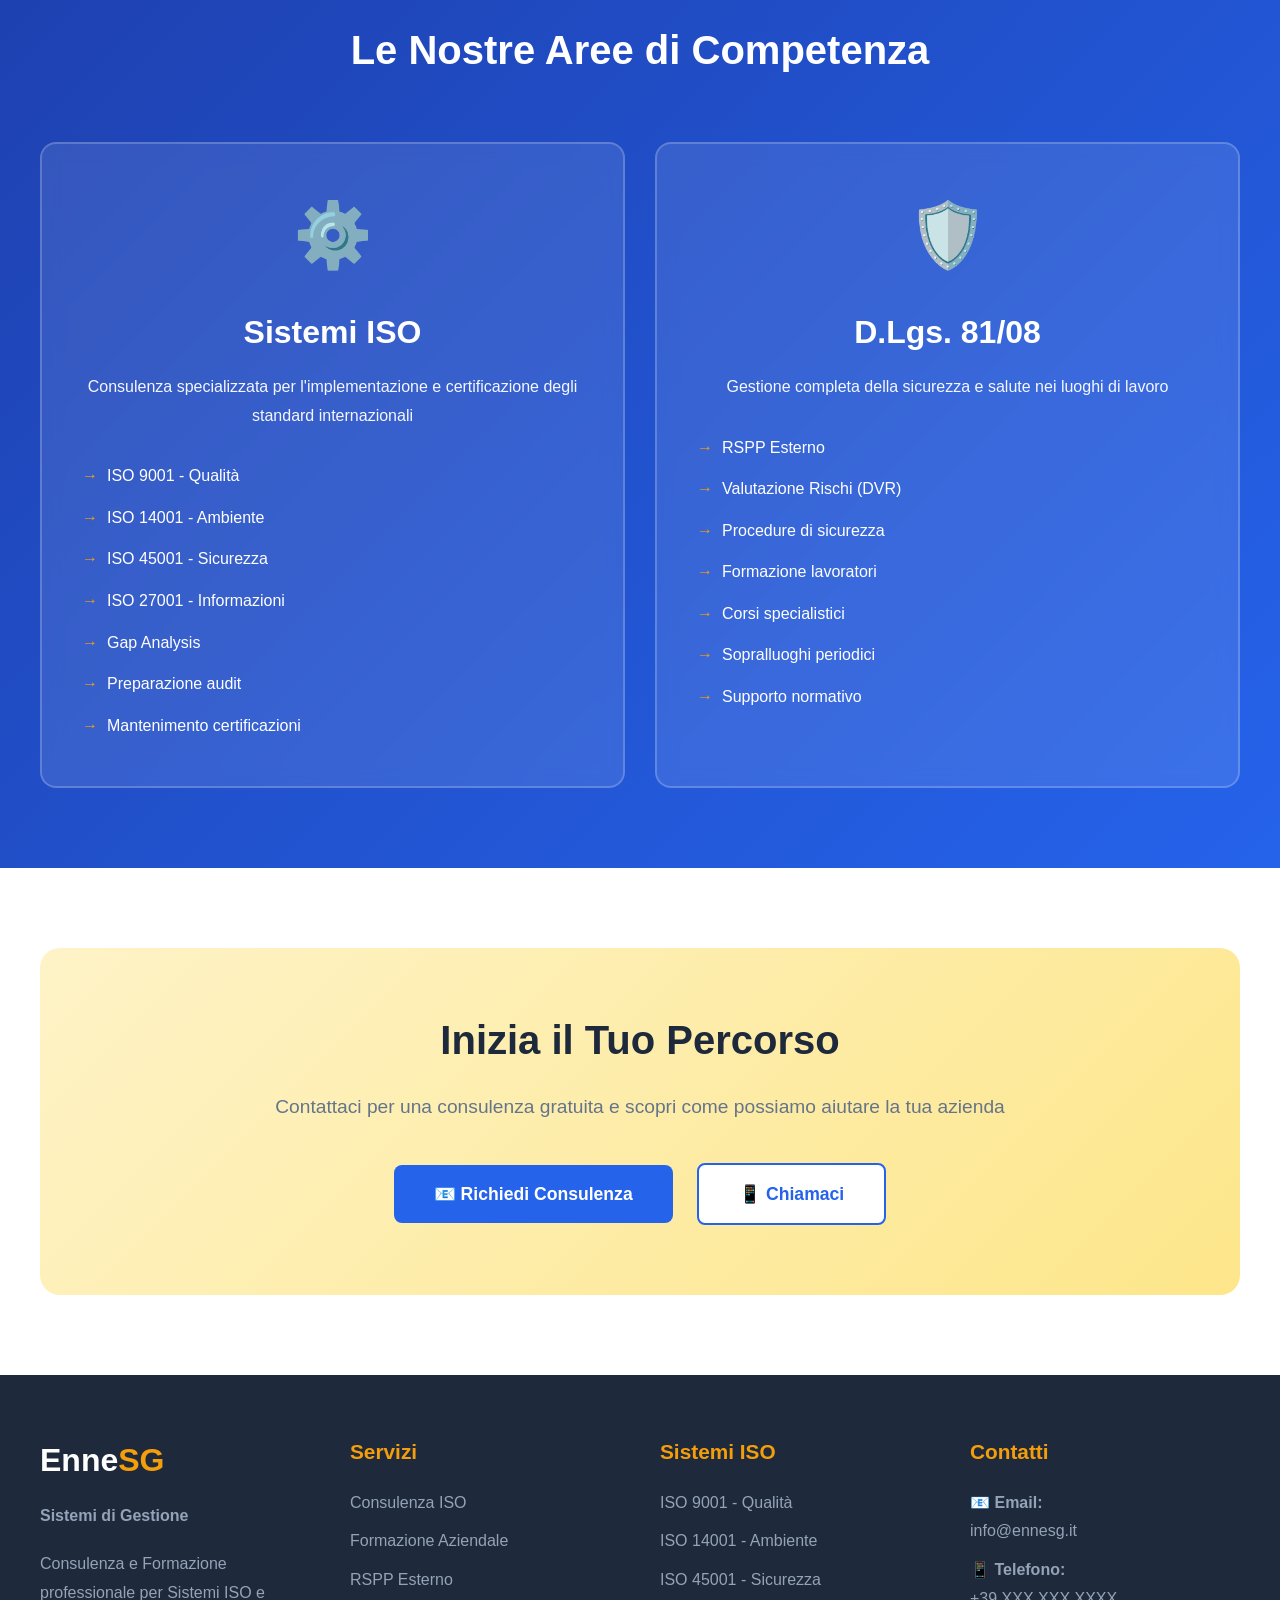
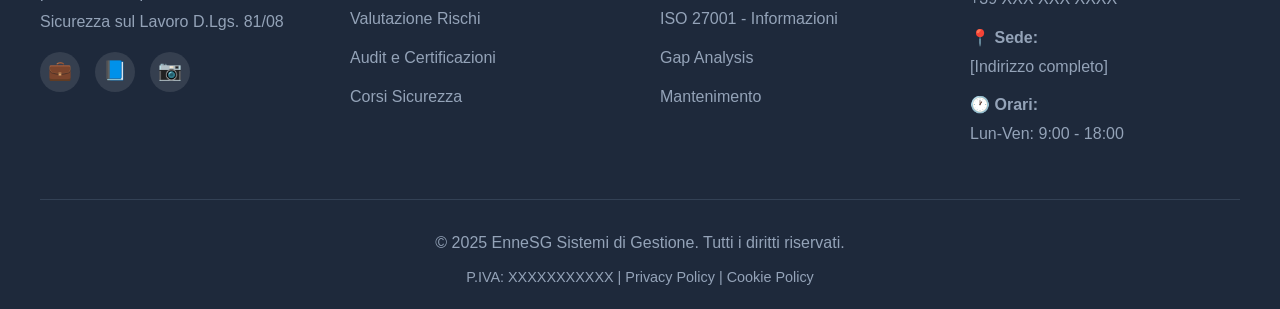
==== commit a09d5f6c: "Add files via upload" ====
--- a/index.html
+++ b/index.html
@@ -3,10 +3,8 @@
 <head>
     <meta charset="UTF-8">
     <meta name="viewport" content="width=device-width, initial-scale=1.0">
-    <meta name="description" content="EnneSG - Nicolò Sistemi di Gestione. Consulenza e Formazione per Sistemi ISO e Sicurezza sul Lavoro.">
-    <meta name="keywords" content="ISO 9001, ISO 14001, ISO 45001, Sicurezza lavoro, Consulenza ISO, Formazione">
-    <title>EnneSG - Nicolò Sistemi di Gestione</title>
-    <link rel="icon" href="assets/ennesg-icon.svg">
+    <meta name="description" content="EnneSG Sistemi di Gestione - Consulenza e Formazione per ISO e Sicurezza sul Lavoro D.Lgs. 81/08">
+    <title>EnneSG Sistemi di Gestione | Consulenza ISO e D.Lgs. 81/08</title>
     <style>
         * {
             margin: 0;
@@ -14,90 +12,180 @@
             box-sizing: border-box;
         }
         
+        :root {
+            --primary-color: #2563eb;
+            --secondary-color: #f59e0b;
+            --dark: #1e293b;
+            --light: #f8fafc;
+            --gray: #64748b;
+            --success: #10b981;
+        }
+        
         body {
-            font-family: 'Segoe UI', 'Helvetica Neue', Arial, sans-serif;
-            background: linear-gradient(135deg, #f0f9ff 0%, #e0f2fe 50%, #fff7ed 100%);
-            color: #0f172a;
+            font-family: 'Segoe UI', Tahoma, Geneva, Verdana, sans-serif;
+            color: var(--dark);
             line-height: 1.6;
-        }
-        
-        /* Navbar */
-        .navbar {
-            background: white;
-            padding: 20px 0;
-            box-shadow: 0 2px 10px rgba(0,0,0,0.08);
+            background: #ffffff;
+        }
+        
+        /* HEADER */
+        header {
+            background: linear-gradient(135deg, #1e40af 0%, #2563eb 100%);
+            color: white;
+            padding: 0;
+            box-shadow: 0 2px 10px rgba(0,0,0,0.1);
             position: sticky;
             top: 0;
-            z-index: 100;
-        }
-        
-        .navbar-content {
+            z-index: 1000;
+        }
+        
+        .header-top {
+            background: rgba(0,0,0,0.2);
+            padding: 10px 0;
+        }
+        
+        .header-top-content {
             max-width: 1200px;
             margin: 0 auto;
-            padding: 0 30px;
-            display: flex;
+            padding: 0 20px;
+            display: flex;
+            justify-content: space-between;
             align-items: center;
+            font-size: 0.9rem;
+        }
+        
+        .header-contacts {
+            display: flex;
+            gap: 25px;
+        }
+        
+        .header-contacts a {
+            color: white;
+            text-decoration: none;
+            display: flex;
+            align-items: center;
+            gap: 8px;
+            transition: opacity 0.3s;
+        }
+        
+        .header-contacts a:hover {
+            opacity: 0.8;
+        }
+        
+        .header-main {
+            max-width: 1200px;
+            margin: 0 auto;
+            padding: 20px;
+            display: flex;
+            justify-content: space-between;
+            align-items: center;
+        }
+        
+        .logo-section {
+            display: flex;
+            align-items: center;
+            gap: 20px;
+        }
+        
+        .logo {
+            font-size: 2rem;
+            font-weight: 700;
+            letter-spacing: -1px;
+        }
+        
+        .logo span {
+            color: var(--secondary-color);
+        }
+        
+        .tagline {
+            font-size: 0.9rem;
+            opacity: 0.9;
+            border-left: 2px solid rgba(255,255,255,0.3);
+            padding-left: 20px;
+        }
+        
+        nav {
+            display: flex;
+            gap: 30px;
+        }
+        
+        nav a {
+            color: white;
+            text-decoration: none;
+            font-weight: 500;
+            padding: 8px 16px;
+            border-radius: 6px;
+            transition: all 0.3s;
+        }
+        
+        nav a:hover {
+            background: rgba(255,255,255,0.1);
+        }
+        
+        /* HERO SECTION */
+        .hero {
+            background: linear-gradient(135deg, #eff6ff 0%, #dbeafe 100%);
+            padding: 80px 20px;
+            text-align: center;
+        }
+        
+        .hero-content {
+            max-width: 1200px;
+            margin: 0 auto;
+        }
+        
+        .hero h1 {
+            font-size: 3.5rem;
+            color: var(--dark);
+            margin-bottom: 20px;
+            line-height: 1.2;
+        }
+        
+        .hero h1 span {
+            color: var(--primary-color);
+        }
+        
+        .hero-subtitle {
+            font-size: 1.5rem;
+            color: var(--gray);
+            margin-bottom: 40px;
+        }
+        
+        .hero-badges {
+            display: flex;
             justify-content: center;
-        }
-
-        /* ✅ Fix centratura logo navbar */
-        .navbar img {
-            display: block;
-            margin: 0 auto;
-            height: 60px;
-        }
-
-        /* Hero Section */
-        .hero {
-            max-width: 1200px;
-            margin: 80px auto 60px;
-            padding: 0 30px;
-            text-align: center;
-        }
-        
-        .hero-logo {
-            max-width: 700px;
-            width: 100%;
-            margin-bottom: 40px;
-        }
-        
-        .hero h1 {
-            font-size: 3rem;
-            color: #0f172a;
-            margin-bottom: 25px;
-            line-height: 1.2;
-        }
-        
-        .hero .highlight {
-            color: #0ea5e9;
-        }
-        
-        .hero p {
-            font-size: 1.3rem;
-            color: #64748b;
-            max-width: 800px;
-            margin: 0 auto 50px;
-            line-height: 1.8;
-        }
-        
-        /* Main Services Grid */
-        .services-section {
+            gap: 30px;
+            flex-wrap: wrap;
+            margin-top: 40px;
+        }
+        
+        .badge {
+            background: white;
+            padding: 20px 30px;
+            border-radius: 12px;
+            box-shadow: 0 2px 10px rgba(0,0,0,0.1);
+            font-weight: 600;
+            color: var(--primary-color);
+        }
+        
+        /* SERVICES SECTION */
+        .services {
             max-width: 1200px;
             margin: 80px auto;
-            padding: 0 30px;
+            padding: 0 20px;
         }
         
         .section-title {
             text-align: center;
-            font-size: 2.8rem;
-            color: #0f172a;
+            font-size: 2.5rem;
             margin-bottom: 20px;
+            color: var(--dark);
         }
         
         .section-subtitle {
             text-align: center;
             font-size: 1.2rem;
-            color: #64748b;
+            color: var(--gray);
             margin-bottom: 60px;
             max-width: 700px;
             margin-left: auto;
@@ -106,245 +194,223 @@
         
         .services-grid {
             display: grid;
-            grid-template-columns: repeat(auto-fit, minmax(350px, 1fr));
-            gap: 40px;
-            margin-bottom: 40px;
+            grid-template-columns: repeat(auto-fit, minmax(300px, 1fr));
+            gap: 30px;
+            margin-bottom: 60px;
         }
         
         .service-card {
             background: white;
-            padding: 50px 40px;
-            border-radius: 20px;
-            box-shadow: 0 4px 25px rgba(0,0,0,0.08);
-            transition: all 0.3s ease;
-            border-top: 5px solid transparent;
+            border: 2px solid #e2e8f0;
+            border-radius: 16px;
+            padding: 40px;
+            transition: all 0.3s;
+            text-align: center;
+        }
+        
+        .service-card:hover {
+            transform: translateY(-5px);
+            box-shadow: 0 10px 30px rgba(0,0,0,0.1);
+            border-color: var(--primary-color);
+        }
+        
+        .service-icon {
+            font-size: 3.5rem;
+            margin-bottom: 20px;
+        }
+        
+        .service-card h3 {
+            font-size: 1.8rem;
+            margin-bottom: 15px;
+            color: var(--dark);
+        }
+        
+        .service-card p {
+            color: var(--gray);
+            line-height: 1.8;
+            margin-bottom: 25px;
+        }
+        
+        .service-card ul {
+            list-style: none;
+            text-align: left;
+        }
+        
+        .service-card li {
+            padding: 10px 0;
+            padding-left: 30px;
             position: relative;
-            overflow: hidden;
-        }
-        
-        .service-card::before {
-            content: '';
-            position: absolute;
-            top: 0;
-            left: 0;
-            right: 0;
-            height: 5px;
-            background: linear-gradient(90deg, #0ea5e9, #0284c7);
-            transform: scaleX(0);
-            transition: transform 0.3s ease;
-        }
-        
-        .service-card:hover::before {
-            transform: scaleX(1);
-        }
-        
-        .service-card:hover {
-            transform: translateY(-8px);
-            box-shadow: 0 8px 35px rgba(0,0,0,0.12);
-        }
-        
-        .service-card.blue {
-            border-top-color: #0ea5e9;
-        }
-        
-        .service-card.orange {
-            border-top-color: #f97316;
-        }
-        
-        .service-card.orange::before {
-            background: linear-gradient(90deg, #f97316, #ea580c);
-        }
-        
-        .service-icon {
-            font-size: 4rem;
-            margin-bottom: 25px;
-            display: block;
-            line-height: 1;
-        }
-        
-        .service-card h2 {
-            font-size: 2rem;
-            color: #0f172a;
-            margin-bottom: 20px;
-        }
-        
-        .service-card p {
-            color: #64748b;
-            font-size: 1.1rem;
-            line-height: 1.8;
-            margin-bottom: 30px;
-        }
-        
-        .service-features {
-            list-style: none;
-            padding: 0;
-        }
-        
-        .service-features li {
-            color: #475569;
-            padding: 12px 0;
-            padding-left: 35px;
-            position: relative;
-            font-size: 1.05rem;
-        }
-        
-        .service-features li::before {
+            color: var(--gray);
+        }
+        
+        .service-card li::before {
             content: "✓";
             position: absolute;
             left: 0;
-            color: #10b981;
+            color: var(--success);
             font-weight: bold;
-            font-size: 1.4rem;
-        }
-        
-        /* Additional Services */
-        .additional-services {
-            background: white;
-            padding: 60px 50px;
-            border-radius: 20px;
-            box-shadow: 0 4px 25px rgba(0,0,0,0.08);
-            margin-top: 60px;
-        }
-        
-        .additional-services h3 {
+            font-size: 1.2rem;
+        }
+        
+        /* AREAS SECTION */
+        .areas {
+            background: linear-gradient(135deg, #1e40af 0%, #2563eb 100%);
+            color: white;
+            padding: 80px 20px;
+        }
+        
+        .areas-content {
+            max-width: 1200px;
+            margin: 0 auto;
+        }
+        
+        .areas h2 {
+            text-align: center;
+            font-size: 2.5rem;
+            margin-bottom: 60px;
+        }
+        
+        .areas-grid {
+            display: grid;
+            grid-template-columns: repeat(auto-fit, minmax(300px, 1fr));
+            gap: 30px;
+        }
+        
+        .area-card {
+            background: rgba(255,255,255,0.1);
+            backdrop-filter: blur(10px);
+            border: 2px solid rgba(255,255,255,0.2);
+            border-radius: 16px;
+            padding: 40px;
+            text-align: center;
+            transition: all 0.3s;
+        }
+        
+        .area-card:hover {
+            background: rgba(255,255,255,0.15);
+            transform: translateY(-5px);
+        }
+        
+        .area-icon {
+            font-size: 4rem;
+            margin-bottom: 20px;
+        }
+        
+        .area-card h3 {
             font-size: 2rem;
-            color: #0f172a;
-            margin-bottom: 30px;
-            text-align: center;
-        }
-        
-        .services-list {
-            display: grid;
-            grid-template-columns: repeat(auto-fit, minmax(280px, 1fr));
-            gap: 30px;
-        }
-        
-        .service-item {
-            background: #f8fafc;
-            padding: 30px;
-            border-radius: 12px;
-            transition: all 0.3s ease;
-            border-left: 4px solid #0ea5e9;
-        }
-        
-        .service-item:hover {
-            background: #eff6ff;
-            transform: translateX(5px);
-        }
-        
-        .service-item h4 {
-            color: #0ea5e9;
             margin-bottom: 15px;
-            font-size: 1.3rem;
-        }
-        
-        .service-item ul {
+        }
+        
+        .area-card p {
+            opacity: 0.95;
+            line-height: 1.8;
+            margin-bottom: 25px;
+        }
+        
+        .area-card ul {
             list-style: none;
-            padding: 0;
-        }
-        
-        .service-item li {
-            color: #64748b;
+            text-align: left;
+        }
+        
+        .area-card li {
             padding: 8px 0;
             padding-left: 25px;
             position: relative;
         }
         
-        .service-item li::before {
+        .area-card li::before {
             content: "→";
             position: absolute;
             left: 0;
-            color: #0ea5e9;
+            color: var(--secondary-color);
             font-weight: bold;
         }
         
-        /* CTA Section */
-        .cta-section {
-            background: linear-gradient(135deg, #0ea5e9 0%, #0284c7 100%);
-            color: white;
-            padding: 70px 50px;
-            border-radius: 25px;
+        /* CTA SECTION */
+        .cta {
+            max-width: 1200px;
+            margin: 80px auto;
+            padding: 60px 20px;
             text-align: center;
-            box-shadow: 0 10px 40px rgba(14, 165, 233, 0.3);
-            margin: 80px auto;
-            max-width: 1200px;
-        }
-        
-        .cta-section h2 {
-            font-size: 2.8rem;
+            background: linear-gradient(135deg, #fef3c7 0%, #fde68a 100%);
+            border-radius: 20px;
+        }
+        
+        .cta h2 {
+            font-size: 2.5rem;
             margin-bottom: 20px;
-        }
-        
-        .cta-section p {
-            font-size: 1.3rem;
-            margin-bottom: 40px;
-            opacity: 0.95;
-            max-width: 700px;
-            margin-left: auto;
-            margin-right: auto;
-        }
-        
-        .cta-buttons {
-            display: flex;
-            gap: 20px;
-            justify-content: center;
-            flex-wrap: wrap;
+            color: var(--dark);
+        }
+        
+        .cta p {
+            font-size: 1.2rem;
+            color: var(--gray);
+            margin-bottom: 30px;
         }
         
         .btn {
-            padding: 18px 45px;
-            border-radius: 35px;
+            display: inline-block;
+            padding: 15px 40px;
+            border-radius: 8px;
             text-decoration: none;
             font-weight: 600;
             font-size: 1.1rem;
-            transition: all 0.3s ease;
-            display: inline-block;
-        }
-        
-        .btn-white {
+            transition: all 0.3s;
+            margin: 10px;
+        }
+        
+        .btn-primary {
+            background: var(--primary-color);
+            color: white;
+        }
+        
+        .btn-primary:hover {
+            background: #1e40af;
+            transform: translateY(-2px);
+            box-shadow: 0 5px 15px rgba(37,99,235,0.3);
+        }
+        
+        .btn-secondary {
             background: white;
-            color: #0ea5e9;
-        }
-        
-        .btn-white:hover {
-            background: #f8fafc;
-            transform: translateY(-3px);
-            box-shadow: 0 8px 25px rgba(255,255,255,0.3);
-        }
-        
-        .btn-outline {
-            background: transparent;
+            color: var(--primary-color);
+            border: 2px solid var(--primary-color);
+        }
+        
+        .btn-secondary:hover {
+            background: var(--primary-color);
             color: white;
-            border: 2px solid white;
-        }
-        
-        .btn-outline:hover {
-            background: white;
-            color: #0ea5e9;
-            transform: translateY(-3px);
-        }
-        
-        /* Footer */
+        }
+        
+        /* FOOTER */
         footer {
-            background: #0f172a;
+            background: var(--dark);
             color: white;
-            padding: 60px 30px 30px;
-            margin-top: 100px;
+            padding: 60px 20px 20px;
         }
         
         .footer-content {
             max-width: 1200px;
             margin: 0 auto;
             display: grid;
-            grid-template-columns: repeat(auto-fit, minmax(280px, 1fr));
-            gap: 50px;
-            margin-bottom: 50px;
+            grid-template-columns: repeat(auto-fit, minmax(250px, 1fr));
+            gap: 40px;
+            margin-bottom: 40px;
         }
         
         .footer-section h3 {
-            color: #0ea5e9;
-            margin-bottom: 25px;
-            font-size: 1.4rem;
+            color: var(--secondary-color);
+            margin-bottom: 20px;
+            font-size: 1.3rem;
+        }
+        
+        .footer-brand {
+            font-size: 2rem;
+            font-weight: 700;
+            margin-bottom: 15px;
+        }
+        
+        .footer-brand span {
+            color: var(--secondary-color);
         }
         
         .footer-section p,
@@ -352,73 +418,297 @@
             color: #94a3b8;
             text-decoration: none;
             display: block;
-            margin-bottom: 12px;
-            transition: color 0.3s ease;
+            margin-bottom: 10px;
             line-height: 1.8;
+            transition: color 0.3s;
         }
         
         .footer-section a:hover {
-            color: #0ea5e9;
-        }
-        
-        .footer-logo {
-            height: 70px;
-            margin-bottom: 25px;
-            filter: brightness(0) invert(1);
+            color: var(--secondary-color);
         }
         
         .footer-bottom {
+            max-width: 1200px;
+            margin: 0 auto;
+            padding-top: 30px;
+            border-top: 1px solid #334155;
             text-align: center;
-            padding-top: 40px;
-            border-top: 1px solid #334155;
             color: #94a3b8;
         }
         
-        /* Responsive */
+        .social-links {
+            display: flex;
+            gap: 15px;
+            margin-top: 15px;
+        }
+        
+        .social-links a {
+            width: 40px;
+            height: 40px;
+            background: rgba(255,255,255,0.1);
+            border-radius: 50%;
+            display: flex;
+            align-items: center;
+            justify-content: center;
+            font-size: 1.2rem;
+            transition: all 0.3s;
+        }
+        
+        .social-links a:hover {
+            background: var(--secondary-color);
+            transform: translateY(-3px);
+        }
+        
+        /* RESPONSIVE */
         @media (max-width: 768px) {
+            .header-main {
+                flex-direction: column;
+                gap: 20px;
+            }
+            
+            .logo-section {
+                flex-direction: column;
+                text-align: center;
+                gap: 10px;
+            }
+            
+            .tagline {
+                border-left: none;
+                border-top: 2px solid rgba(255,255,255,0.3);
+                padding-left: 0;
+                padding-top: 10px;
+            }
+            
+            nav {
+                flex-wrap: wrap;
+                justify-content: center;
+            }
+            
             .hero h1 {
-                font-size: 2.2rem;
-            }
-            
-            .hero p {
-                font-size: 1.1rem;
+                font-size: 2.5rem;
+            }
+            
+            .hero-subtitle {
+                font-size: 1.2rem;
             }
             
             .section-title {
                 font-size: 2rem;
             }
             
-            .services-grid {
-                grid-template-columns: 1fr;
-            }
-            
-            .cta-section {
-                padding: 50px 30px;
-            }
-            
-            .cta-section h2 {
-                font-size: 2rem;
+            .header-top-content {
+                flex-direction: column;
+                gap: 10px;
+                text-align: center;
+            }
+            
+            .header-contacts {
+                flex-direction: column;
+                gap: 10px;
             }
         }
     </style>
 </head>
 <body>
-    <!-- Navbar -->
-    <nav class="navbar">
-        <div class="navbar-content">
-            <img src="assets/ennesg-logo-horizontal.svg" alt="EnneSG - Nicolò Sistemi di Gestione">
+    <!-- HEADER -->
+    <header>
+        <div class="header-top">
+            <div class="header-top-content">
+                <div class="header-contacts">
+                    <a href="mailto:info@ennesg.it">
+                        📧 info@ennesg.it
+                    </a>
+                    <a href="tel:+39XXXXXXXXXX">
+                        📱 +39 XXX XXX XXXX
+                    </a>
+                </div>
+                <div>
+                    🕐 Lun-Ven: 9:00 - 18:00
+                </div>
+            </div>
         </div>
-    </nav>
+        
+        <div class="header-main">
+            <div class="logo-section">
+                <div class="logo">
+                    Enne<span>SG</span>
+                </div>
+                <div class="tagline">
+                    Sistemi di Gestione
+                </div>
+            </div>
+            
+            <nav>
+                <a href="#home">Home</a>
+                <a href="#servizi">Servizi</a>
+                <a href="#iso">ISO</a>
+                <a href="#sicurezza">D.Lgs. 81/08</a>
+                <a href="#contatti">Contatti</a>
+            </nav>
+        </div>
+    </header>
     
-    <!-- Hero Section -->
-    <section class="hero">
-        <img src="assets/ennesg-logo-main.svg" alt="EnneSG Logo" class="hero-logo">
-        <h1>Consulenza e Formazione<br><span class="highlight">Professionale</span></h1>
-        <p>Partner affidabile per i tuoi Sistemi di Gestione ISO e la Sicurezza sul Lavoro. Esperienza, competenza e supporto continuo per far crescere la tua azienda in conformità e qualità.</p>
+    <!-- HERO SECTION -->
+    <section class="hero" id="home">
+        <div class="hero-content">
+            <h1>
+                <span>Consulenza</span> e <span>Formazione</span><br>
+                per la Tua Azienda
+            </h1>
+            <p class="hero-subtitle">
+                Partner affidabile per Sistemi di Gestione ISO e Sicurezza sul Lavoro
+            </p>
+            <div class="hero-badges">
+                <div class="badge">✓ Certificazioni ISO</div>
+                <div class="badge">✓ Conformità D.Lgs. 81/08</div>
+                <div class="badge">✓ Formazione Professionale</div>
+                <div class="badge">✓ Supporto Continuo</div>
+            </div>
+        </div>
     </section>
     
-    <!-- Resto del file invariato -->
-    <!-- ... -->
+    <!-- SERVICES SECTION -->
+    <section class="services" id="servizi">
+        <h2 class="section-title">I Nostri Servizi</h2>
+        <p class="section-subtitle">
+            Soluzioni complete per la gestione aziendale e la conformità normativa
+        </p>
+        
+        <div class="services-grid">
+            <div class="service-card">
+                <div class="service-icon">📋</div>
+                <h3>Consulenza</h3>
+                <p>Supporto specializzato per l'implementazione e il mantenimento dei sistemi di gestione aziendali</p>
+                <ul>
+                    <li>Analisi e diagnosi aziendale</li>
+                    <li>Progettazione su misura</li>
+                    <li>Implementazione operativa</li>
+                    <li>Supporto alla certificazione</li>
+                    <li>Audit interni</li>
+                    <li>Assistenza continuativa</li>
+                </ul>
+            </div>
+            
+            <div class="service-card">
+                <div class="service-icon">🎓</div>
+                <h3>Formazione</h3>
+                <p>Corsi qualificati per lo sviluppo delle competenze del personale aziendale</p>
+                <ul>
+                    <li>Formazione obbligatoria</li>
+                    <li>Corsi specialistici</li>
+                    <li>Aggiornamenti periodici</li>
+                    <li>Formazione personalizzata</li>
+                    <li>Certificazioni riconosciute</li>
+                    <li>Modalità online e in presenza</li>
+                </ul>
+            </div>
+        </div>
+    </section>
+    
+    <!-- AREAS SECTION -->
+    <section class="areas" id="aree">
+        <div class="areas-content">
+            <h2>Le Nostre Aree di Competenza</h2>
+            
+            <div class="areas-grid">
+                <div class="area-card">
+                    <div class="area-icon">⚙️</div>
+                    <h3>Sistemi ISO</h3>
+                    <p>Consulenza specializzata per l'implementazione e certificazione degli standard internazionali</p>
+                    <ul>
+                        <li>ISO 9001 - Qualità</li>
+                        <li>ISO 14001 - Ambiente</li>
+                        <li>ISO 45001 - Sicurezza</li>
+                        <li>ISO 27001 - Informazioni</li>
+                        <li>Gap Analysis</li>
+                        <li>Preparazione audit</li>
+                        <li>Mantenimento certificazioni</li>
+                    </ul>
+                </div>
+                
+                <div class="area-card">
+                    <div class="area-icon">🛡️</div>
+                    <h3>D.Lgs. 81/08</h3>
+                    <p>Gestione completa della sicurezza e salute nei luoghi di lavoro</p>
+                    <ul>
+                        <li>RSPP Esterno</li>
+                        <li>Valutazione Rischi (DVR)</li>
+                        <li>Procedure di sicurezza</li>
+                        <li>Formazione lavoratori</li>
+                        <li>Corsi specialistici</li>
+                        <li>Sopralluoghi periodici</li>
+                        <li>Supporto normativo</li>
+                    </ul>
+                </div>
+            </div>
+        </div>
+    </section>
+    
+    <!-- CTA SECTION -->
+    <section class="cta" id="contatti">
+        <h2>Inizia il Tuo Percorso</h2>
+        <p>Contattaci per una consulenza gratuita e scopri come possiamo aiutare la tua azienda</p>
+        <div>
+            <a href="mailto:info@ennesg.it" class="btn btn-primary">📧 Richiedi Consulenza</a>
+            <a href="tel:+39XXXXXXXXXX" class="btn btn-secondary">📱 Chiamaci</a>
+        </div>
+    </section>
+    
+    <!-- FOOTER -->
+    <footer>
+        <div class="footer-content">
+            <div class="footer-section">
+                <div class="footer-brand">
+                    Enne<span>SG</span>
+                </div>
+                <p style="margin-bottom: 20px;">
+                    <strong>Sistemi di Gestione</strong>
+                </p>
+                <p>
+                    Consulenza e Formazione professionale per Sistemi ISO e Sicurezza sul Lavoro D.Lgs. 81/08
+                </p>
+                <div class="social-links">
+                    <a href="#" title="LinkedIn">💼</a>
+                    <a href="#" title="Facebook">📘</a>
+                    <a href="#" title="Instagram">📷</a>
+                </div>
+            </div>
+            
+            <div class="footer-section">
+                <h3>Servizi</h3>
+                <a href="#">Consulenza ISO</a>
+                <a href="#">Formazione Aziendale</a>
+                <a href="#">RSPP Esterno</a>
+                <a href="#">Valutazione Rischi</a>
+                <a href="#">Audit e Certificazioni</a>
+                <a href="#">Corsi Sicurezza</a>
+            </div>
+            
+            <div class="footer-section">
+                <h3>Sistemi ISO</h3>
+                <a href="#">ISO 9001 - Qualità</a>
+                <a href="#">ISO 14001 - Ambiente</a>
+                <a href="#">ISO 45001 - Sicurezza</a>
+                <a href="#">ISO 27001 - Informazioni</a>
+                <a href="#">Gap Analysis</a>
+                <a href="#">Mantenimento</a>
+            </div>
+            
+            <div class="footer-section">
+                <h3>Contatti</h3>
+                <p>📧 <strong>Email:</strong><br>info@ennesg.it</p>
+                <p>📱 <strong>Telefono:</strong><br>+39 XXX XXX XXXX</p>
+                <p>📍 <strong>Sede:</strong><br>[Indirizzo completo]</p>
+                <p>🕐 <strong>Orari:</strong><br>Lun-Ven: 9:00 - 18:00</p>
+            </div>
+        </div>
+        
+        <div class="footer-bottom">
+            <p>&copy; 2025 EnneSG Sistemi di Gestione. Tutti i diritti riservati.</p>
+            <p style="margin-top: 10px; font-size: 0.9rem;">
+                P.IVA: XXXXXXXXXXX | Privacy Policy | Cookie Policy
+            </p>
+        </div>
+    </footer>
 </body>
-</html>
-
+</html>
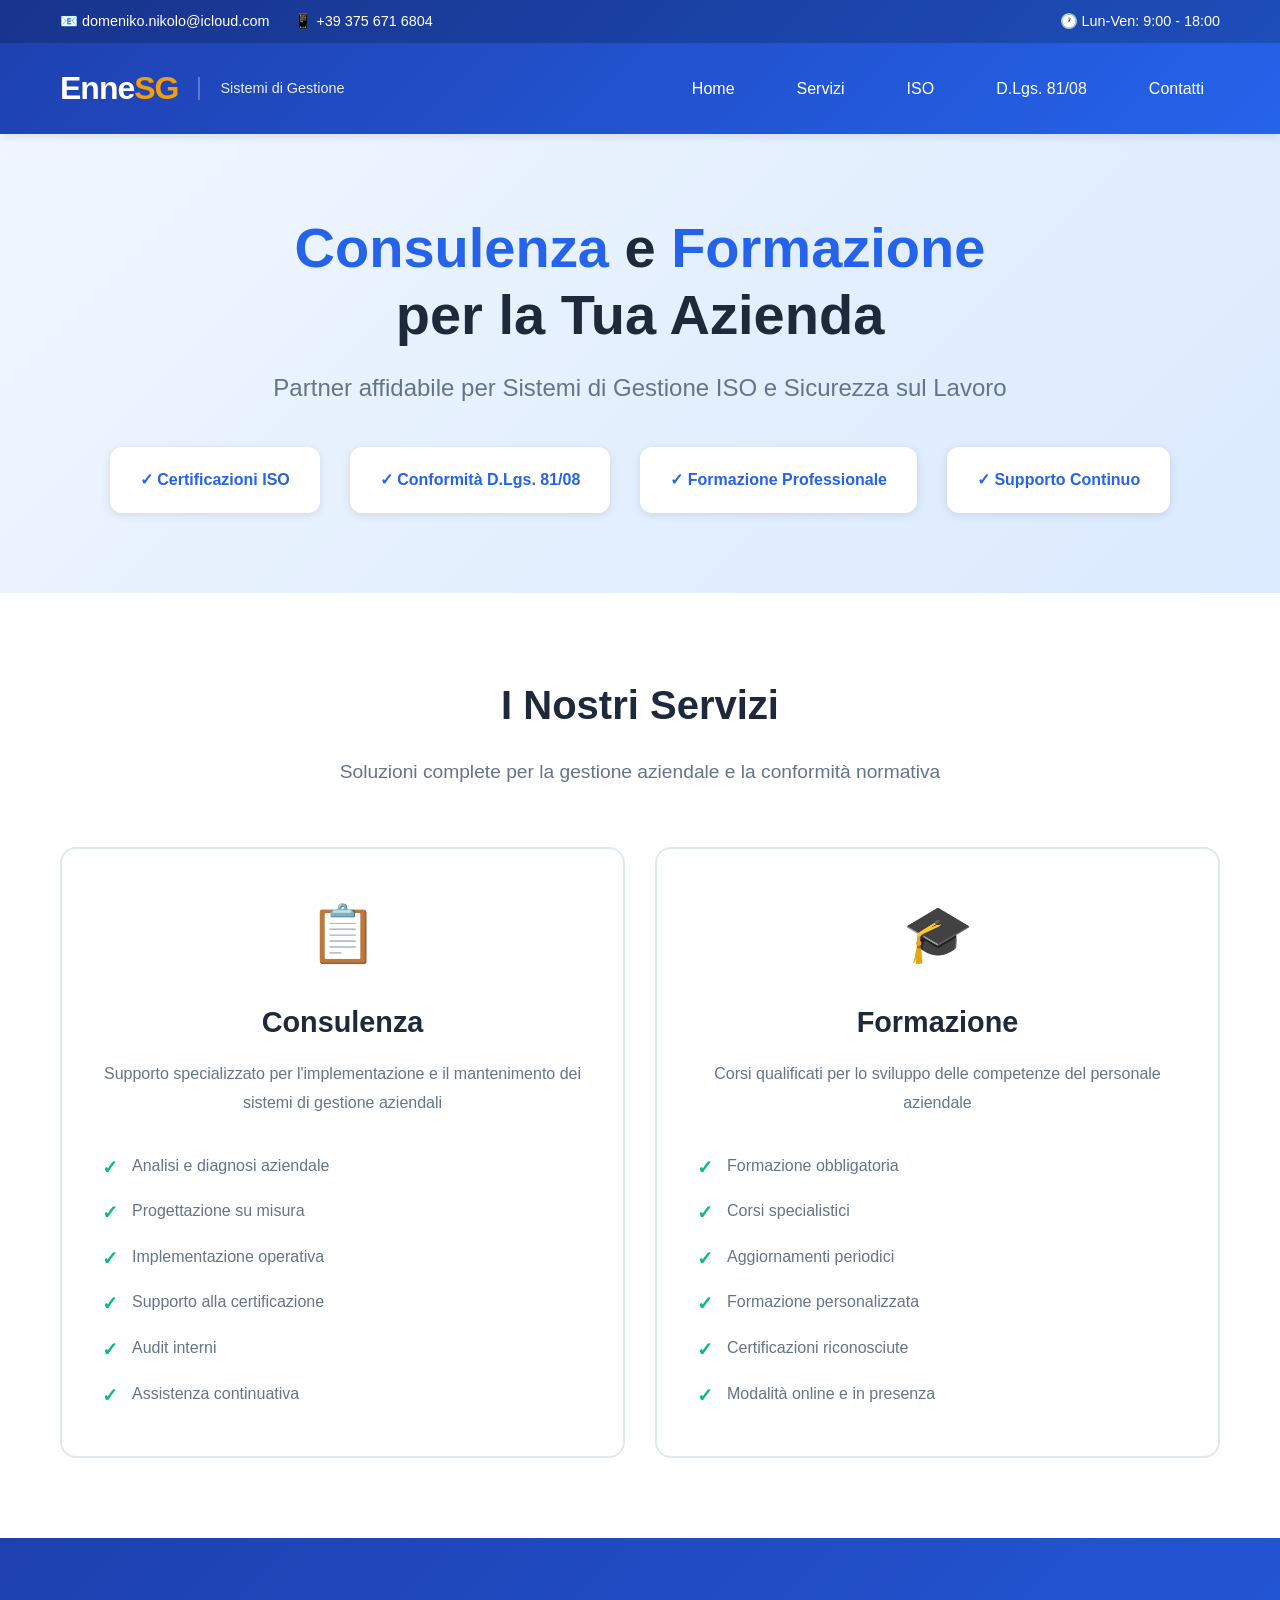
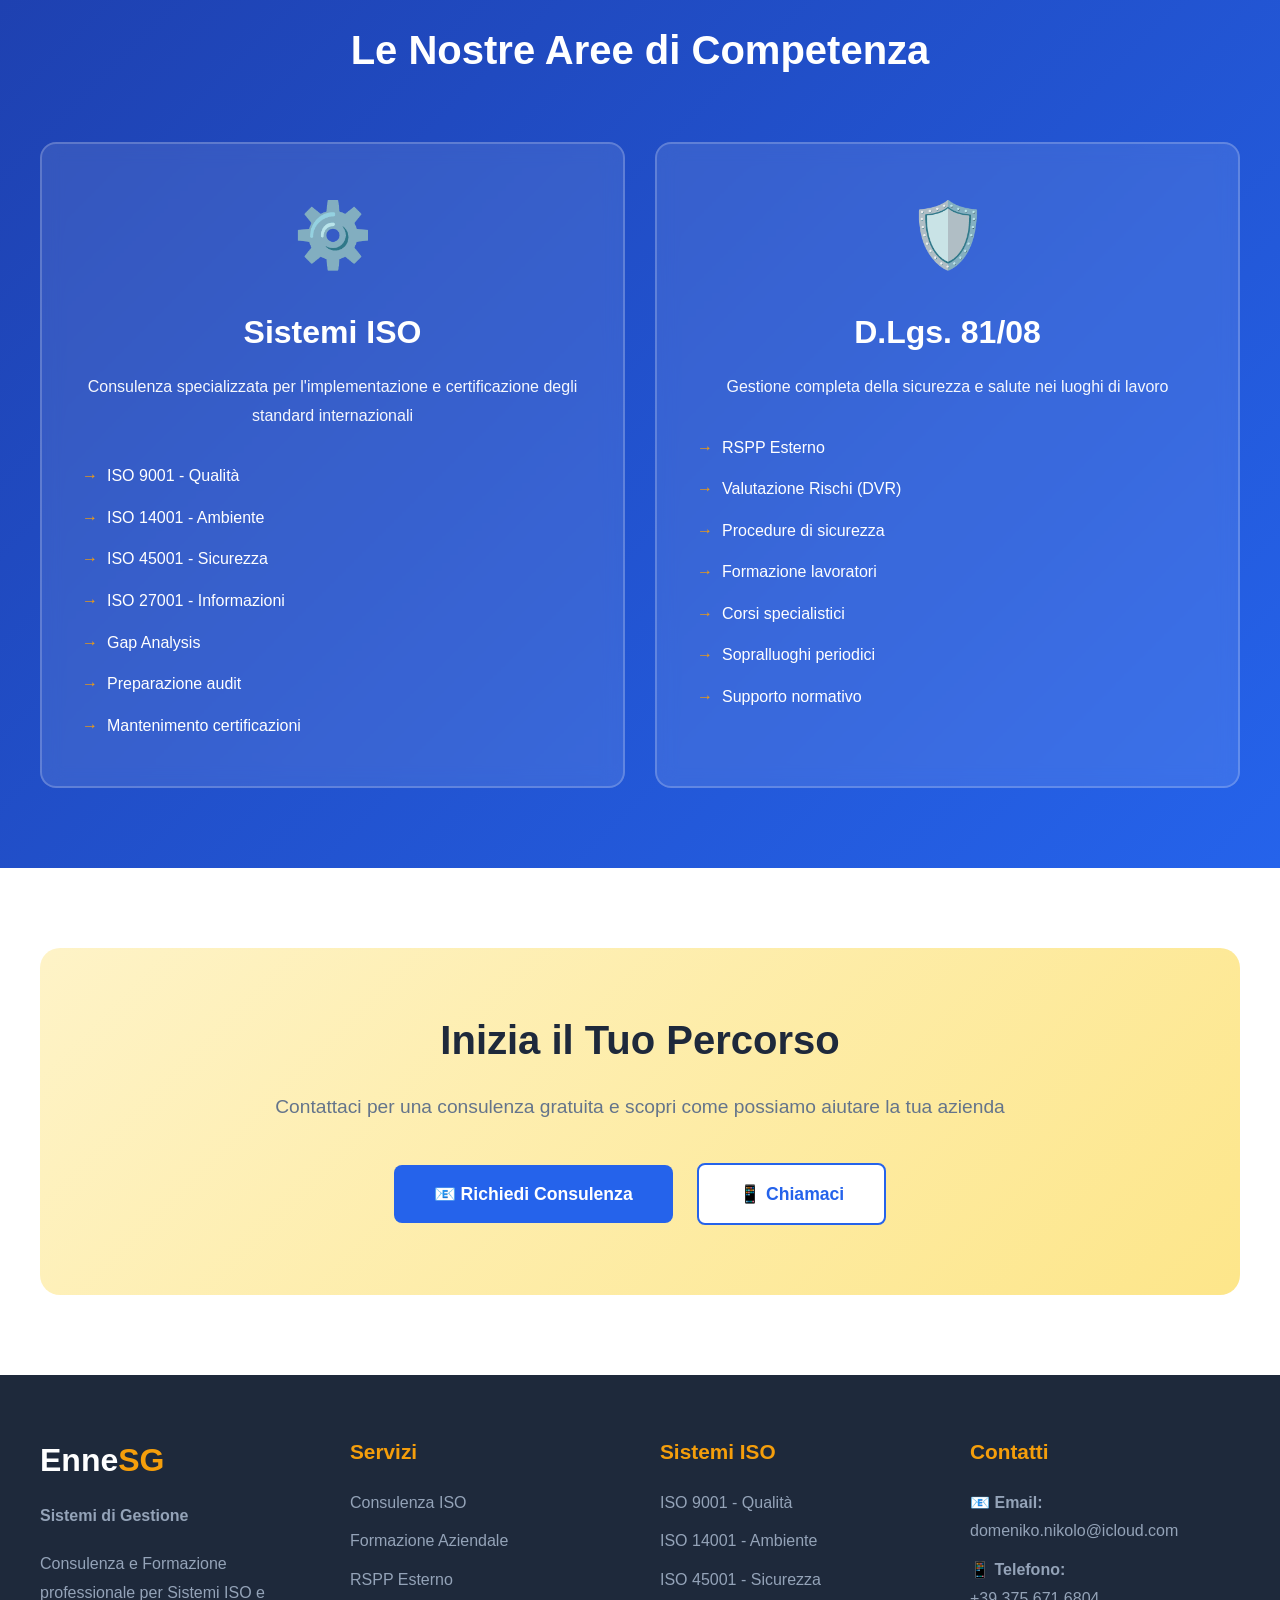
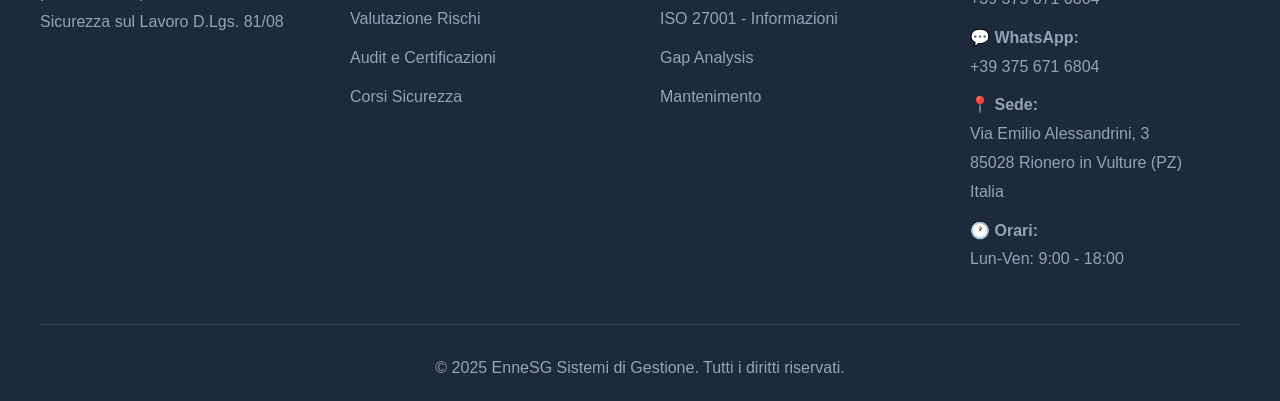
==== commit e388bb8a: "Add files via upload" ====
--- a/index.html
+++ b/index.html
@@ -515,11 +515,11 @@
         <div class="header-top">
             <div class="header-top-content">
                 <div class="header-contacts">
-                    <a href="mailto:info@ennesg.it">
-                        📧 info@ennesg.it
+                    <a href="mailto:domeniko.nikolo@icloud.com">
+                        📧 domeniko.nikolo@icloud.com
                     </a>
-                    <a href="tel:+39XXXXXXXXXX">
-                        📱 +39 XXX XXX XXXX
+                    <a href="tel:+393756716804">
+                        📱 +39 375 671 6804
                     </a>
                 </div>
                 <div>
@@ -539,11 +539,11 @@
             </div>
             
             <nav>
-                <a href="#home">Home</a>
-                <a href="#servizi">Servizi</a>
-                <a href="#iso">ISO</a>
-                <a href="#sicurezza">D.Lgs. 81/08</a>
-                <a href="#contatti">Contatti</a>
+                <a href="index.html">Home</a>
+                <a href="servizi.html">Servizi</a>
+                <a href="iso.html">ISO</a>
+                <a href="sicurezza.html">D.Lgs. 81/08</a>
+                <a href="contatti.html">Contatti</a>
             </nav>
         </div>
     </header>
@@ -649,8 +649,8 @@
         <h2>Inizia il Tuo Percorso</h2>
         <p>Contattaci per una consulenza gratuita e scopri come possiamo aiutare la tua azienda</p>
         <div>
-            <a href="mailto:info@ennesg.it" class="btn btn-primary">📧 Richiedi Consulenza</a>
-            <a href="tel:+39XXXXXXXXXX" class="btn btn-secondary">📱 Chiamaci</a>
+            <a href="mailto:domeniko.nikolo@icloud.com" class="btn btn-primary">📧 Richiedi Consulenza</a>
+            <a href="tel:+393756716804" class="btn btn-secondary">📱 Chiamaci</a>
         </div>
     </section>
     
@@ -667,47 +667,40 @@
                 <p>
                     Consulenza e Formazione professionale per Sistemi ISO e Sicurezza sul Lavoro D.Lgs. 81/08
                 </p>
-                <div class="social-links">
-                    <a href="#" title="LinkedIn">💼</a>
-                    <a href="#" title="Facebook">📘</a>
-                    <a href="#" title="Instagram">📷</a>
-                </div>
             </div>
             
             <div class="footer-section">
                 <h3>Servizi</h3>
-                <a href="#">Consulenza ISO</a>
-                <a href="#">Formazione Aziendale</a>
-                <a href="#">RSPP Esterno</a>
-                <a href="#">Valutazione Rischi</a>
-                <a href="#">Audit e Certificazioni</a>
-                <a href="#">Corsi Sicurezza</a>
+                <a href="servizi.html">Consulenza ISO</a>
+                <a href="servizi.html">Formazione Aziendale</a>
+                <a href="sicurezza.html">RSPP Esterno</a>
+                <a href="sicurezza.html">Valutazione Rischi</a>
+                <a href="iso.html">Audit e Certificazioni</a>
+                <a href="servizi.html">Corsi Sicurezza</a>
             </div>
             
             <div class="footer-section">
                 <h3>Sistemi ISO</h3>
-                <a href="#">ISO 9001 - Qualità</a>
-                <a href="#">ISO 14001 - Ambiente</a>
-                <a href="#">ISO 45001 - Sicurezza</a>
-                <a href="#">ISO 27001 - Informazioni</a>
-                <a href="#">Gap Analysis</a>
-                <a href="#">Mantenimento</a>
+                <a href="iso.html">ISO 9001 - Qualità</a>
+                <a href="iso.html">ISO 14001 - Ambiente</a>
+                <a href="iso.html">ISO 45001 - Sicurezza</a>
+                <a href="iso.html">ISO 27001 - Informazioni</a>
+                <a href="iso.html">Gap Analysis</a>
+                <a href="iso.html">Mantenimento</a>
             </div>
             
             <div class="footer-section">
                 <h3>Contatti</h3>
-                <p>📧 <strong>Email:</strong><br>info@ennesg.it</p>
-                <p>📱 <strong>Telefono:</strong><br>+39 XXX XXX XXXX</p>
-                <p>📍 <strong>Sede:</strong><br>[Indirizzo completo]</p>
+                <p>📧 <strong>Email:</strong><br>domeniko.nikolo@icloud.com</p>
+                <p>📱 <strong>Telefono:</strong><br>+39 375 671 6804</p>
+                <p>💬 <strong>WhatsApp:</strong><br>+39 375 671 6804</p>
+                <p>📍 <strong>Sede:</strong><br>Via Emilio Alessandrini, 3<br>85028 Rionero in Vulture (PZ)<br>Italia</p>
                 <p>🕐 <strong>Orari:</strong><br>Lun-Ven: 9:00 - 18:00</p>
             </div>
         </div>
         
         <div class="footer-bottom">
             <p>&copy; 2025 EnneSG Sistemi di Gestione. Tutti i diritti riservati.</p>
-            <p style="margin-top: 10px; font-size: 0.9rem;">
-                P.IVA: XXXXXXXXXXX | Privacy Policy | Cookie Policy
-            </p>
         </div>
     </footer>
 </body>
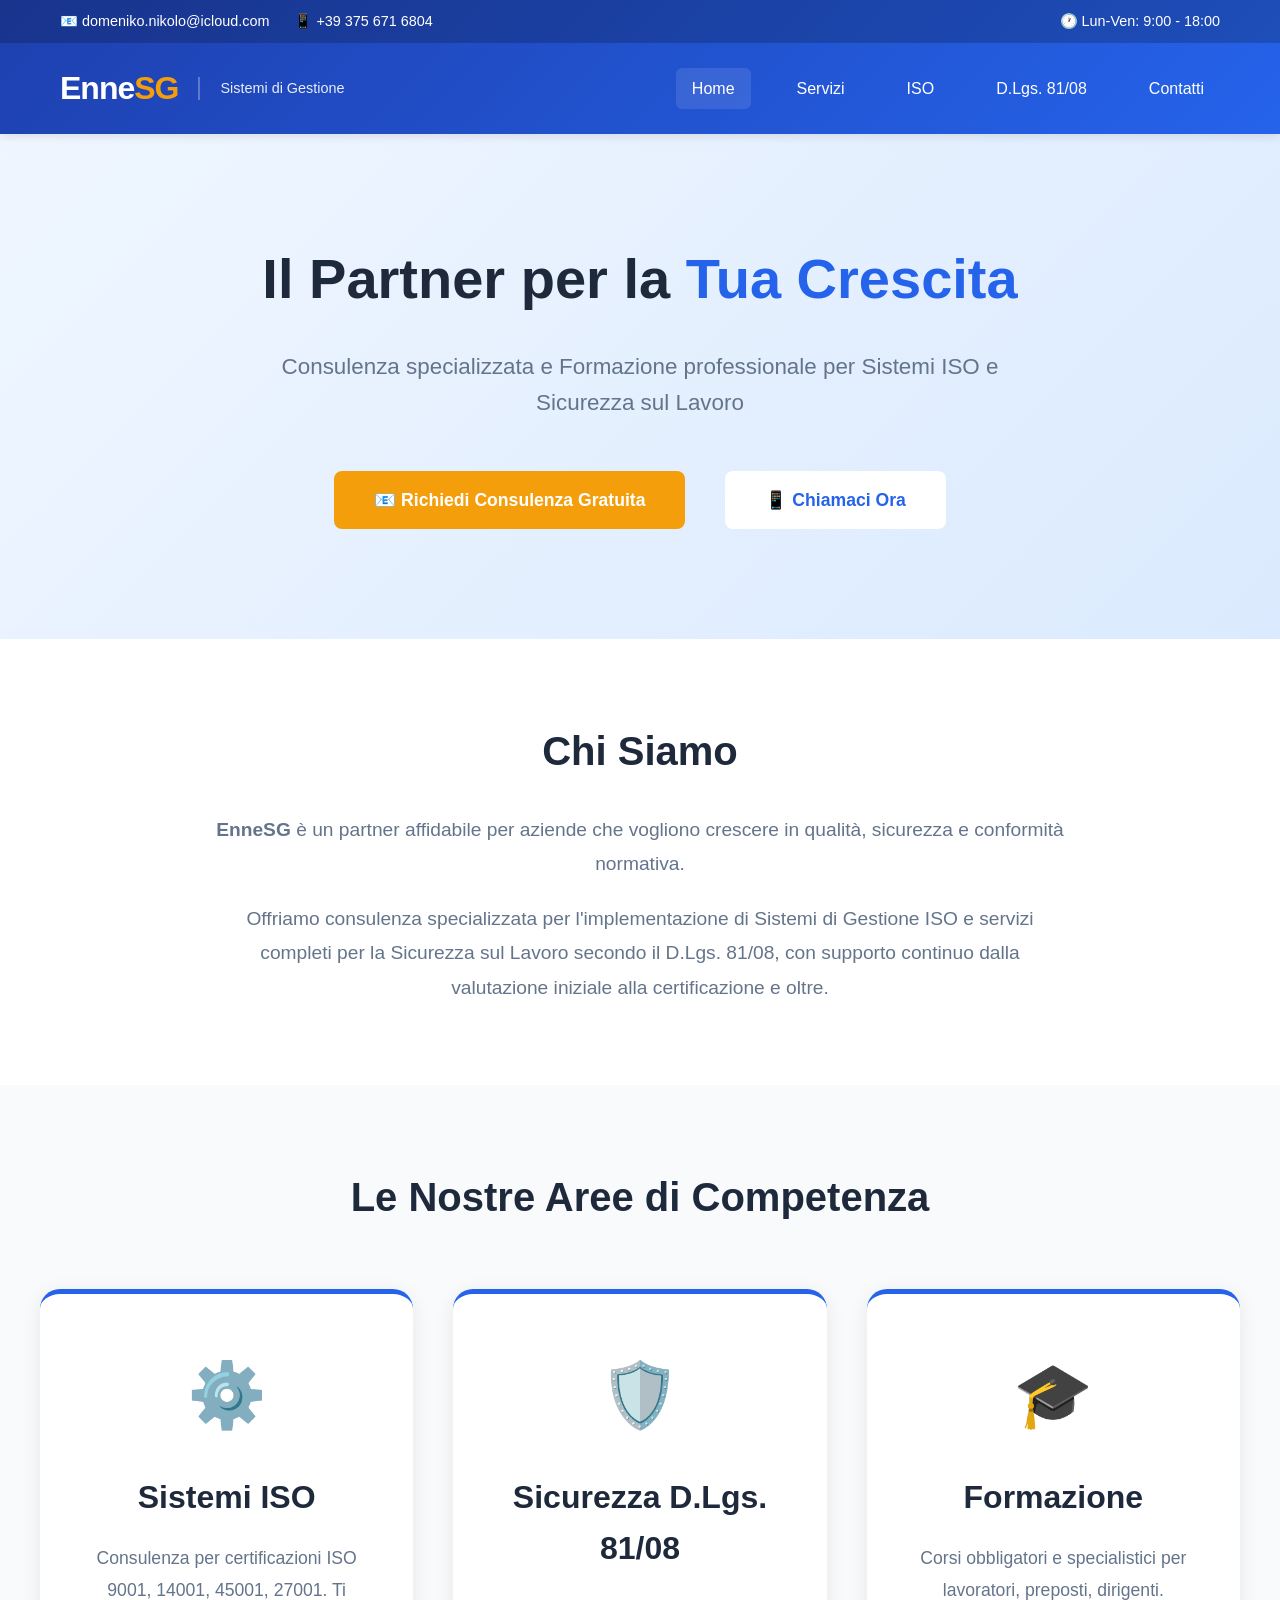
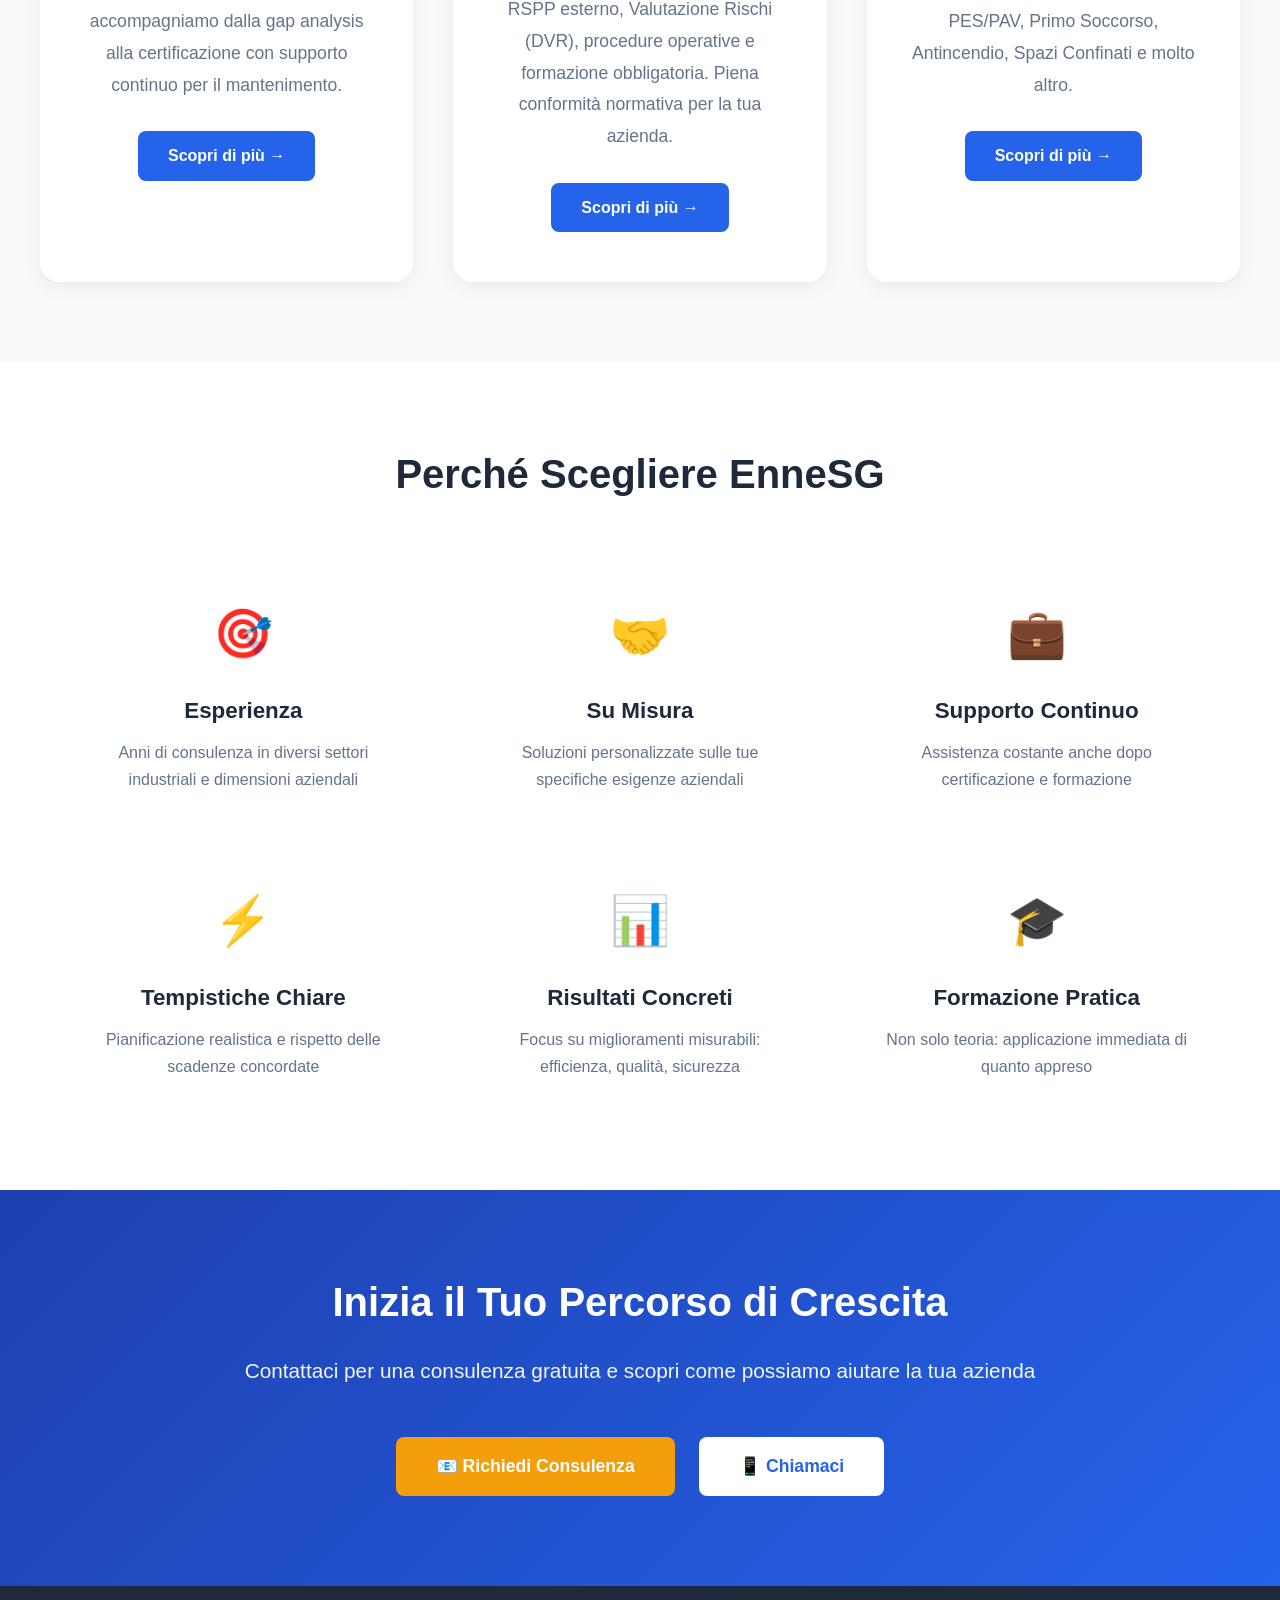
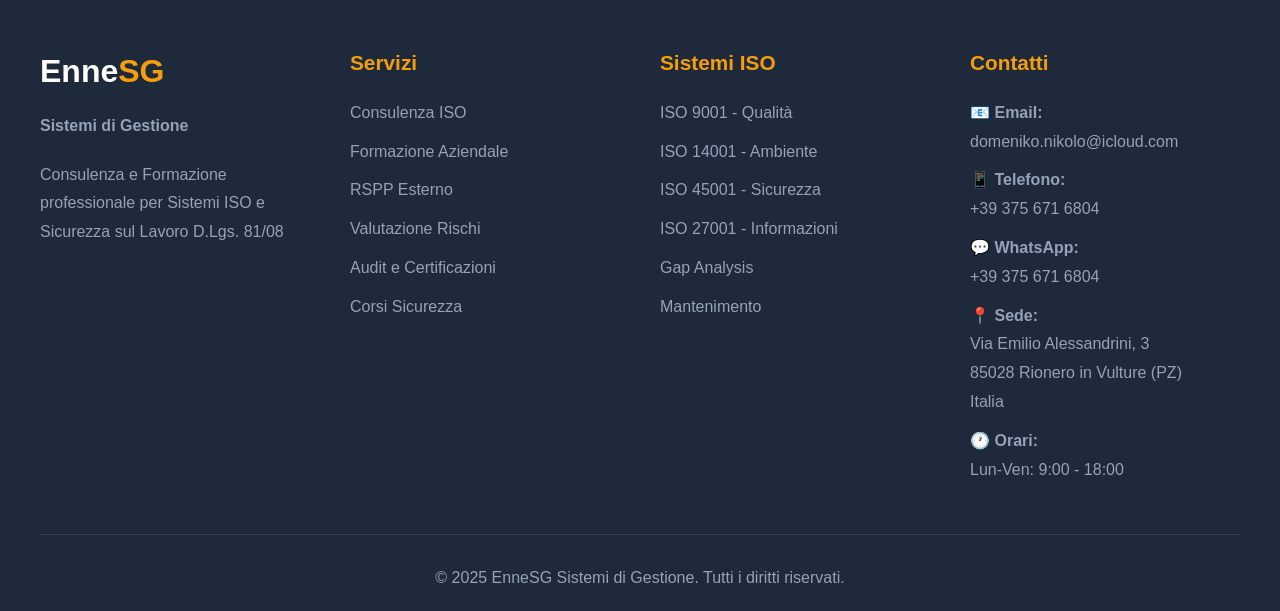
==== commit f7e8bbbb: "Add files via upload" ====
--- a/index.html
+++ b/index.html
@@ -3,8 +3,8 @@
 <head>
     <meta charset="UTF-8">
     <meta name="viewport" content="width=device-width, initial-scale=1.0">
-    <meta name="description" content="EnneSG Sistemi di Gestione - Consulenza e Formazione per ISO e Sicurezza sul Lavoro D.Lgs. 81/08">
-    <title>EnneSG Sistemi di Gestione | Consulenza ISO e D.Lgs. 81/08</title>
+    <meta name="description" content="EnneSG - Consulenza ISO e Sicurezza sul Lavoro. Partner affidabile per la crescita della tua azienda.">
+    <title>EnneSG | Sistemi di Gestione e Sicurezza sul Lavoro</title>
     <style>
         * {
             margin: 0;
@@ -18,7 +18,6 @@
             --dark: #1e293b;
             --light: #f8fafc;
             --gray: #64748b;
-            --success: #10b981;
         }
         
         body {
@@ -91,6 +90,8 @@
             font-size: 2rem;
             font-weight: 700;
             letter-spacing: -1px;
+            text-decoration: none;
+            color: white;
         }
         
         .logo span {
@@ -118,234 +119,191 @@
             transition: all 0.3s;
         }
         
-        nav a:hover {
+        nav a:hover,
+        nav a.active {
             background: rgba(255,255,255,0.1);
         }
         
-        /* HERO SECTION */
+        /* HERO */
         .hero {
             background: linear-gradient(135deg, #eff6ff 0%, #dbeafe 100%);
+            padding: 100px 20px;
+            text-align: center;
+        }
+        
+        .hero h1 {
+            font-size: 3.5rem;
+            margin-bottom: 25px;
+            color: var(--dark);
+        }
+        
+        .hero h1 .highlight {
+            color: var(--primary-color);
+        }
+        
+        .hero p {
+            font-size: 1.4rem;
+            color: var(--gray);
+            max-width: 800px;
+            margin: 0 auto 40px;
+        }
+        
+        .hero-cta {
+            display: flex;
+            gap: 20px;
+            justify-content: center;
+            flex-wrap: wrap;
+        }
+        
+        /* CHI SIAMO */
+        .about {
+            max-width: 900px;
+            margin: 80px auto;
+            padding: 0 20px;
+            text-align: center;
+        }
+        
+        .about h2 {
+            font-size: 2.5rem;
+            margin-bottom: 30px;
+            color: var(--dark);
+        }
+        
+        .about p {
+            font-size: 1.2rem;
+            color: var(--gray);
+            line-height: 1.8;
+            margin-bottom: 20px;
+        }
+        
+        /* AREE PRINCIPALI */
+        .aree-section {
+            background: var(--light);
             padding: 80px 20px;
-            text-align: center;
-        }
-        
-        .hero-content {
+        }
+        
+        .aree-section h2 {
+            text-align: center;
+            font-size: 2.5rem;
+            margin-bottom: 60px;
+            color: var(--dark);
+        }
+        
+        .aree-grid {
             max-width: 1200px;
             margin: 0 auto;
-        }
-        
-        .hero h1 {
-            font-size: 3.5rem;
+            display: grid;
+            grid-template-columns: repeat(auto-fit, minmax(350px, 1fr));
+            gap: 40px;
+        }
+        
+        .area-card {
+            background: white;
+            padding: 50px 40px;
+            border-radius: 20px;
+            box-shadow: 0 4px 20px rgba(0,0,0,0.08);
+            text-align: center;
+            transition: all 0.3s;
+            border-top: 5px solid var(--primary-color);
+        }
+        
+        .area-card:hover {
+            transform: translateY(-10px);
+            box-shadow: 0 8px 30px rgba(0,0,0,0.12);
+        }
+        
+        .area-icon {
+            font-size: 4rem;
+            margin-bottom: 25px;
+        }
+        
+        .area-card h3 {
+            font-size: 2rem;
+            margin-bottom: 20px;
             color: var(--dark);
-            margin-bottom: 20px;
-            line-height: 1.2;
-        }
-        
-        .hero h1 span {
-            color: var(--primary-color);
-        }
-        
-        .hero-subtitle {
-            font-size: 1.5rem;
+        }
+        
+        .area-card p {
+            font-size: 1.1rem;
             color: var(--gray);
-            margin-bottom: 40px;
-        }
-        
-        .hero-badges {
-            display: flex;
-            justify-content: center;
-            gap: 30px;
-            flex-wrap: wrap;
-            margin-top: 40px;
-        }
-        
-        .badge {
-            background: white;
-            padding: 20px 30px;
-            border-radius: 12px;
-            box-shadow: 0 2px 10px rgba(0,0,0,0.1);
+            line-height: 1.8;
+            margin-bottom: 30px;
+        }
+        
+        .area-card .btn-link {
+            display: inline-block;
+            padding: 12px 30px;
+            background: var(--primary-color);
+            color: white;
+            text-decoration: none;
+            border-radius: 8px;
             font-weight: 600;
-            color: var(--primary-color);
-        }
-        
-        /* SERVICES SECTION */
-        .services {
+            transition: all 0.3s;
+        }
+        
+        .area-card .btn-link:hover {
+            background: #1e40af;
+            transform: translateY(-2px);
+        }
+        
+        /* PERCHE' SCEGLIERCI */
+        .why-section {
             max-width: 1200px;
             margin: 80px auto;
             padding: 0 20px;
         }
         
-        .section-title {
-            text-align: center;
+        .why-section h2 {
+            text-align: center;
+            font-size: 2.5rem;
+            margin-bottom: 60px;
+            color: var(--dark);
+        }
+        
+        .why-grid {
+            display: grid;
+            grid-template-columns: repeat(auto-fit, minmax(280px, 1fr));
+            gap: 30px;
+        }
+        
+        .why-item {
+            text-align: center;
+            padding: 30px;
+        }
+        
+        .why-icon {
+            font-size: 3rem;
+            margin-bottom: 20px;
+        }
+        
+        .why-item h4 {
+            font-size: 1.4rem;
+            margin-bottom: 10px;
+            color: var(--dark);
+        }
+        
+        .why-item p {
+            color: var(--gray);
+            line-height: 1.7;
+        }
+        
+        /* CTA FINALE */
+        .cta-final {
+            background: linear-gradient(135deg, #1e40af 0%, #2563eb 100%);
+            color: white;
+            padding: 80px 20px;
+            text-align: center;
+        }
+        
+        .cta-final h2 {
             font-size: 2.5rem;
             margin-bottom: 20px;
-            color: var(--dark);
-        }
-        
-        .section-subtitle {
-            text-align: center;
-            font-size: 1.2rem;
-            color: var(--gray);
-            margin-bottom: 60px;
-            max-width: 700px;
-            margin-left: auto;
-            margin-right: auto;
-        }
-        
-        .services-grid {
-            display: grid;
-            grid-template-columns: repeat(auto-fit, minmax(300px, 1fr));
-            gap: 30px;
-            margin-bottom: 60px;
-        }
-        
-        .service-card {
-            background: white;
-            border: 2px solid #e2e8f0;
-            border-radius: 16px;
-            padding: 40px;
-            transition: all 0.3s;
-            text-align: center;
-        }
-        
-        .service-card:hover {
-            transform: translateY(-5px);
-            box-shadow: 0 10px 30px rgba(0,0,0,0.1);
-            border-color: var(--primary-color);
-        }
-        
-        .service-icon {
-            font-size: 3.5rem;
-            margin-bottom: 20px;
-        }
-        
-        .service-card h3 {
-            font-size: 1.8rem;
-            margin-bottom: 15px;
-            color: var(--dark);
-        }
-        
-        .service-card p {
-            color: var(--gray);
-            line-height: 1.8;
-            margin-bottom: 25px;
-        }
-        
-        .service-card ul {
-            list-style: none;
-            text-align: left;
-        }
-        
-        .service-card li {
-            padding: 10px 0;
-            padding-left: 30px;
-            position: relative;
-            color: var(--gray);
-        }
-        
-        .service-card li::before {
-            content: "✓";
-            position: absolute;
-            left: 0;
-            color: var(--success);
-            font-weight: bold;
-            font-size: 1.2rem;
-        }
-        
-        /* AREAS SECTION */
-        .areas {
-            background: linear-gradient(135deg, #1e40af 0%, #2563eb 100%);
-            color: white;
-            padding: 80px 20px;
-        }
-        
-        .areas-content {
-            max-width: 1200px;
-            margin: 0 auto;
-        }
-        
-        .areas h2 {
-            text-align: center;
-            font-size: 2.5rem;
-            margin-bottom: 60px;
-        }
-        
-        .areas-grid {
-            display: grid;
-            grid-template-columns: repeat(auto-fit, minmax(300px, 1fr));
-            gap: 30px;
-        }
-        
-        .area-card {
-            background: rgba(255,255,255,0.1);
-            backdrop-filter: blur(10px);
-            border: 2px solid rgba(255,255,255,0.2);
-            border-radius: 16px;
-            padding: 40px;
-            text-align: center;
-            transition: all 0.3s;
-        }
-        
-        .area-card:hover {
-            background: rgba(255,255,255,0.15);
-            transform: translateY(-5px);
-        }
-        
-        .area-icon {
-            font-size: 4rem;
-            margin-bottom: 20px;
-        }
-        
-        .area-card h3 {
-            font-size: 2rem;
-            margin-bottom: 15px;
-        }
-        
-        .area-card p {
+        }
+        
+        .cta-final p {
+            font-size: 1.3rem;
+            margin-bottom: 40px;
             opacity: 0.95;
-            line-height: 1.8;
-            margin-bottom: 25px;
-        }
-        
-        .area-card ul {
-            list-style: none;
-            text-align: left;
-        }
-        
-        .area-card li {
-            padding: 8px 0;
-            padding-left: 25px;
-            position: relative;
-        }
-        
-        .area-card li::before {
-            content: "→";
-            position: absolute;
-            left: 0;
-            color: var(--secondary-color);
-            font-weight: bold;
-        }
-        
-        /* CTA SECTION */
-        .cta {
-            max-width: 1200px;
-            margin: 80px auto;
-            padding: 60px 20px;
-            text-align: center;
-            background: linear-gradient(135deg, #fef3c7 0%, #fde68a 100%);
-            border-radius: 20px;
-        }
-        
-        .cta h2 {
-            font-size: 2.5rem;
-            margin-bottom: 20px;
-            color: var(--dark);
-        }
-        
-        .cta p {
-            font-size: 1.2rem;
-            color: var(--gray);
-            margin-bottom: 30px;
         }
         
         .btn {
@@ -360,25 +318,23 @@
         }
         
         .btn-primary {
-            background: var(--primary-color);
+            background: var(--secondary-color);
             color: white;
         }
         
         .btn-primary:hover {
-            background: #1e40af;
+            background: #d97706;
             transform: translateY(-2px);
-            box-shadow: 0 5px 15px rgba(37,99,235,0.3);
         }
         
         .btn-secondary {
             background: white;
             color: var(--primary-color);
-            border: 2px solid var(--primary-color);
         }
         
         .btn-secondary:hover {
-            background: var(--primary-color);
-            color: white;
+            background: var(--light);
+            transform: translateY(-2px);
         }
         
         /* FOOTER */
@@ -436,29 +392,6 @@
             color: #94a3b8;
         }
         
-        .social-links {
-            display: flex;
-            gap: 15px;
-            margin-top: 15px;
-        }
-        
-        .social-links a {
-            width: 40px;
-            height: 40px;
-            background: rgba(255,255,255,0.1);
-            border-radius: 50%;
-            display: flex;
-            align-items: center;
-            justify-content: center;
-            font-size: 1.2rem;
-            transition: all 0.3s;
-        }
-        
-        .social-links a:hover {
-            background: var(--secondary-color);
-            transform: translateY(-3px);
-        }
-        
         /* RESPONSIVE */
         @media (max-width: 768px) {
             .header-main {
@@ -488,12 +421,8 @@
                 font-size: 2.5rem;
             }
             
-            .hero-subtitle {
-                font-size: 1.2rem;
-            }
-            
-            .section-title {
-                font-size: 2rem;
+            .aree-grid {
+                grid-template-columns: 1fr;
             }
             
             .header-top-content {
@@ -530,16 +459,16 @@
         
         <div class="header-main">
             <div class="logo-section">
-                <div class="logo">
+                <a href="index.html" class="logo">
                     Enne<span>SG</span>
-                </div>
+                </a>
                 <div class="tagline">
                     Sistemi di Gestione
                 </div>
             </div>
             
             <nav>
-                <a href="index.html">Home</a>
+                <a href="index.html" class="active">Home</a>
                 <a href="servizi.html">Servizi</a>
                 <a href="iso.html">ISO</a>
                 <a href="sicurezza.html">D.Lgs. 81/08</a>
@@ -548,108 +477,122 @@
         </div>
     </header>
     
-    <!-- HERO SECTION -->
-    <section class="hero" id="home">
-        <div class="hero-content">
-            <h1>
-                <span>Consulenza</span> e <span>Formazione</span><br>
-                per la Tua Azienda
-            </h1>
-            <p class="hero-subtitle">
-                Partner affidabile per Sistemi di Gestione ISO e Sicurezza sul Lavoro
-            </p>
-            <div class="hero-badges">
-                <div class="badge">✓ Certificazioni ISO</div>
-                <div class="badge">✓ Conformità D.Lgs. 81/08</div>
-                <div class="badge">✓ Formazione Professionale</div>
-                <div class="badge">✓ Supporto Continuo</div>
-            </div>
+    <!-- HERO -->
+    <section class="hero">
+        <h1>Il Partner per la <span class="highlight">Tua Crescita</span></h1>
+        <p>
+            Consulenza specializzata e Formazione professionale per Sistemi ISO e Sicurezza sul Lavoro
+        </p>
+        <div class="hero-cta">
+            <a href="contatti.html" class="btn btn-primary">📧 Richiedi Consulenza Gratuita</a>
+            <a href="tel:+393756716804" class="btn btn-secondary">📱 Chiamaci Ora</a>
         </div>
     </section>
     
-    <!-- SERVICES SECTION -->
-    <section class="services" id="servizi">
-        <h2 class="section-title">I Nostri Servizi</h2>
-        <p class="section-subtitle">
-            Soluzioni complete per la gestione aziendale e la conformità normativa
+    <!-- CHI SIAMO -->
+    <section class="about">
+        <h2>Chi Siamo</h2>
+        <p>
+            <strong>EnneSG</strong> è un partner affidabile per aziende che vogliono crescere in qualità, 
+            sicurezza e conformità normativa.
         </p>
-        
-        <div class="services-grid">
-            <div class="service-card">
-                <div class="service-icon">📋</div>
-                <h3>Consulenza</h3>
-                <p>Supporto specializzato per l'implementazione e il mantenimento dei sistemi di gestione aziendali</p>
-                <ul>
-                    <li>Analisi e diagnosi aziendale</li>
-                    <li>Progettazione su misura</li>
-                    <li>Implementazione operativa</li>
-                    <li>Supporto alla certificazione</li>
-                    <li>Audit interni</li>
-                    <li>Assistenza continuativa</li>
-                </ul>
-            </div>
-            
-            <div class="service-card">
-                <div class="service-icon">🎓</div>
-                <h3>Formazione</h3>
-                <p>Corsi qualificati per lo sviluppo delle competenze del personale aziendale</p>
-                <ul>
-                    <li>Formazione obbligatoria</li>
-                    <li>Corsi specialistici</li>
-                    <li>Aggiornamenti periodici</li>
-                    <li>Formazione personalizzata</li>
-                    <li>Certificazioni riconosciute</li>
-                    <li>Modalità online e in presenza</li>
-                </ul>
-            </div>
-        </div>
+        <p>
+            Offriamo consulenza specializzata per l'implementazione di Sistemi di Gestione ISO 
+            e servizi completi per la Sicurezza sul Lavoro secondo il D.Lgs. 81/08, con supporto 
+            continuo dalla valutazione iniziale alla certificazione e oltre.
+        </p>
     </section>
     
-    <!-- AREAS SECTION -->
-    <section class="areas" id="aree">
-        <div class="areas-content">
-            <h2>Le Nostre Aree di Competenza</h2>
-            
-            <div class="areas-grid">
-                <div class="area-card">
-                    <div class="area-icon">⚙️</div>
-                    <h3>Sistemi ISO</h3>
-                    <p>Consulenza specializzata per l'implementazione e certificazione degli standard internazionali</p>
-                    <ul>
-                        <li>ISO 9001 - Qualità</li>
-                        <li>ISO 14001 - Ambiente</li>
-                        <li>ISO 45001 - Sicurezza</li>
-                        <li>ISO 27001 - Informazioni</li>
-                        <li>Gap Analysis</li>
-                        <li>Preparazione audit</li>
-                        <li>Mantenimento certificazioni</li>
-                    </ul>
-                </div>
-                
-                <div class="area-card">
-                    <div class="area-icon">🛡️</div>
-                    <h3>D.Lgs. 81/08</h3>
-                    <p>Gestione completa della sicurezza e salute nei luoghi di lavoro</p>
-                    <ul>
-                        <li>RSPP Esterno</li>
-                        <li>Valutazione Rischi (DVR)</li>
-                        <li>Procedure di sicurezza</li>
-                        <li>Formazione lavoratori</li>
-                        <li>Corsi specialistici</li>
-                        <li>Sopralluoghi periodici</li>
-                        <li>Supporto normativo</li>
-                    </ul>
-                </div>
+    <!-- AREE PRINCIPALI -->
+    <section class="aree-section">
+        <h2>Le Nostre Aree di Competenza</h2>
+        <div class="aree-grid">
+            <!-- ISO -->
+            <div class="area-card">
+                <div class="area-icon">⚙️</div>
+                <h3>Sistemi ISO</h3>
+                <p>
+                    Consulenza per certificazioni ISO 9001, 14001, 45001, 27001. 
+                    Ti accompagniamo dalla gap analysis alla certificazione con 
+                    supporto continuo per il mantenimento.
+                </p>
+                <a href="iso.html" class="btn-link">Scopri di più →</a>
+            </div>
+            
+            <!-- SICUREZZA -->
+            <div class="area-card">
+                <div class="area-icon">🛡️</div>
+                <h3>Sicurezza D.Lgs. 81/08</h3>
+                <p>
+                    RSPP esterno, Valutazione Rischi (DVR), procedure operative 
+                    e formazione obbligatoria. Piena conformità normativa per 
+                    la tua azienda.
+                </p>
+                <a href="sicurezza.html" class="btn-link">Scopri di più →</a>
+            </div>
+            
+            <!-- FORMAZIONE -->
+            <div class="area-card">
+                <div class="area-icon">🎓</div>
+                <h3>Formazione</h3>
+                <p>
+                    Corsi obbligatori e specialistici per lavoratori, preposti, 
+                    dirigenti. PES/PAV, Primo Soccorso, Antincendio, Spazi Confinati 
+                    e molto altro.
+                </p>
+                <a href="servizi.html" class="btn-link">Scopri di più →</a>
             </div>
         </div>
     </section>
     
-    <!-- CTA SECTION -->
-    <section class="cta" id="contatti">
-        <h2>Inizia il Tuo Percorso</h2>
+    <!-- PERCHE' SCEGLIERCI -->
+    <section class="why-section">
+        <h2>Perché Scegliere EnneSG</h2>
+        <div class="why-grid">
+            <div class="why-item">
+                <div class="why-icon">🎯</div>
+                <h4>Esperienza</h4>
+                <p>Anni di consulenza in diversi settori industriali e dimensioni aziendali</p>
+            </div>
+            
+            <div class="why-item">
+                <div class="why-icon">🤝</div>
+                <h4>Su Misura</h4>
+                <p>Soluzioni personalizzate sulle tue specifiche esigenze aziendali</p>
+            </div>
+            
+            <div class="why-item">
+                <div class="why-icon">💼</div>
+                <h4>Supporto Continuo</h4>
+                <p>Assistenza costante anche dopo certificazione e formazione</p>
+            </div>
+            
+            <div class="why-item">
+                <div class="why-icon">⚡</div>
+                <h4>Tempistiche Chiare</h4>
+                <p>Pianificazione realistica e rispetto delle scadenze concordate</p>
+            </div>
+            
+            <div class="why-item">
+                <div class="why-icon">📊</div>
+                <h4>Risultati Concreti</h4>
+                <p>Focus su miglioramenti misurabili: efficienza, qualità, sicurezza</p>
+            </div>
+            
+            <div class="why-item">
+                <div class="why-icon">🎓</div>
+                <h4>Formazione Pratica</h4>
+                <p>Non solo teoria: applicazione immediata di quanto appreso</p>
+            </div>
+        </div>
+    </section>
+    
+    <!-- CTA FINALE -->
+    <section class="cta-final">
+        <h2>Inizia il Tuo Percorso di Crescita</h2>
         <p>Contattaci per una consulenza gratuita e scopri come possiamo aiutare la tua azienda</p>
         <div>
-            <a href="mailto:domeniko.nikolo@icloud.com" class="btn btn-primary">📧 Richiedi Consulenza</a>
+            <a href="contatti.html" class="btn btn-primary">📧 Richiedi Consulenza</a>
             <a href="tel:+393756716804" class="btn btn-secondary">📱 Chiamaci</a>
         </div>
     </section>
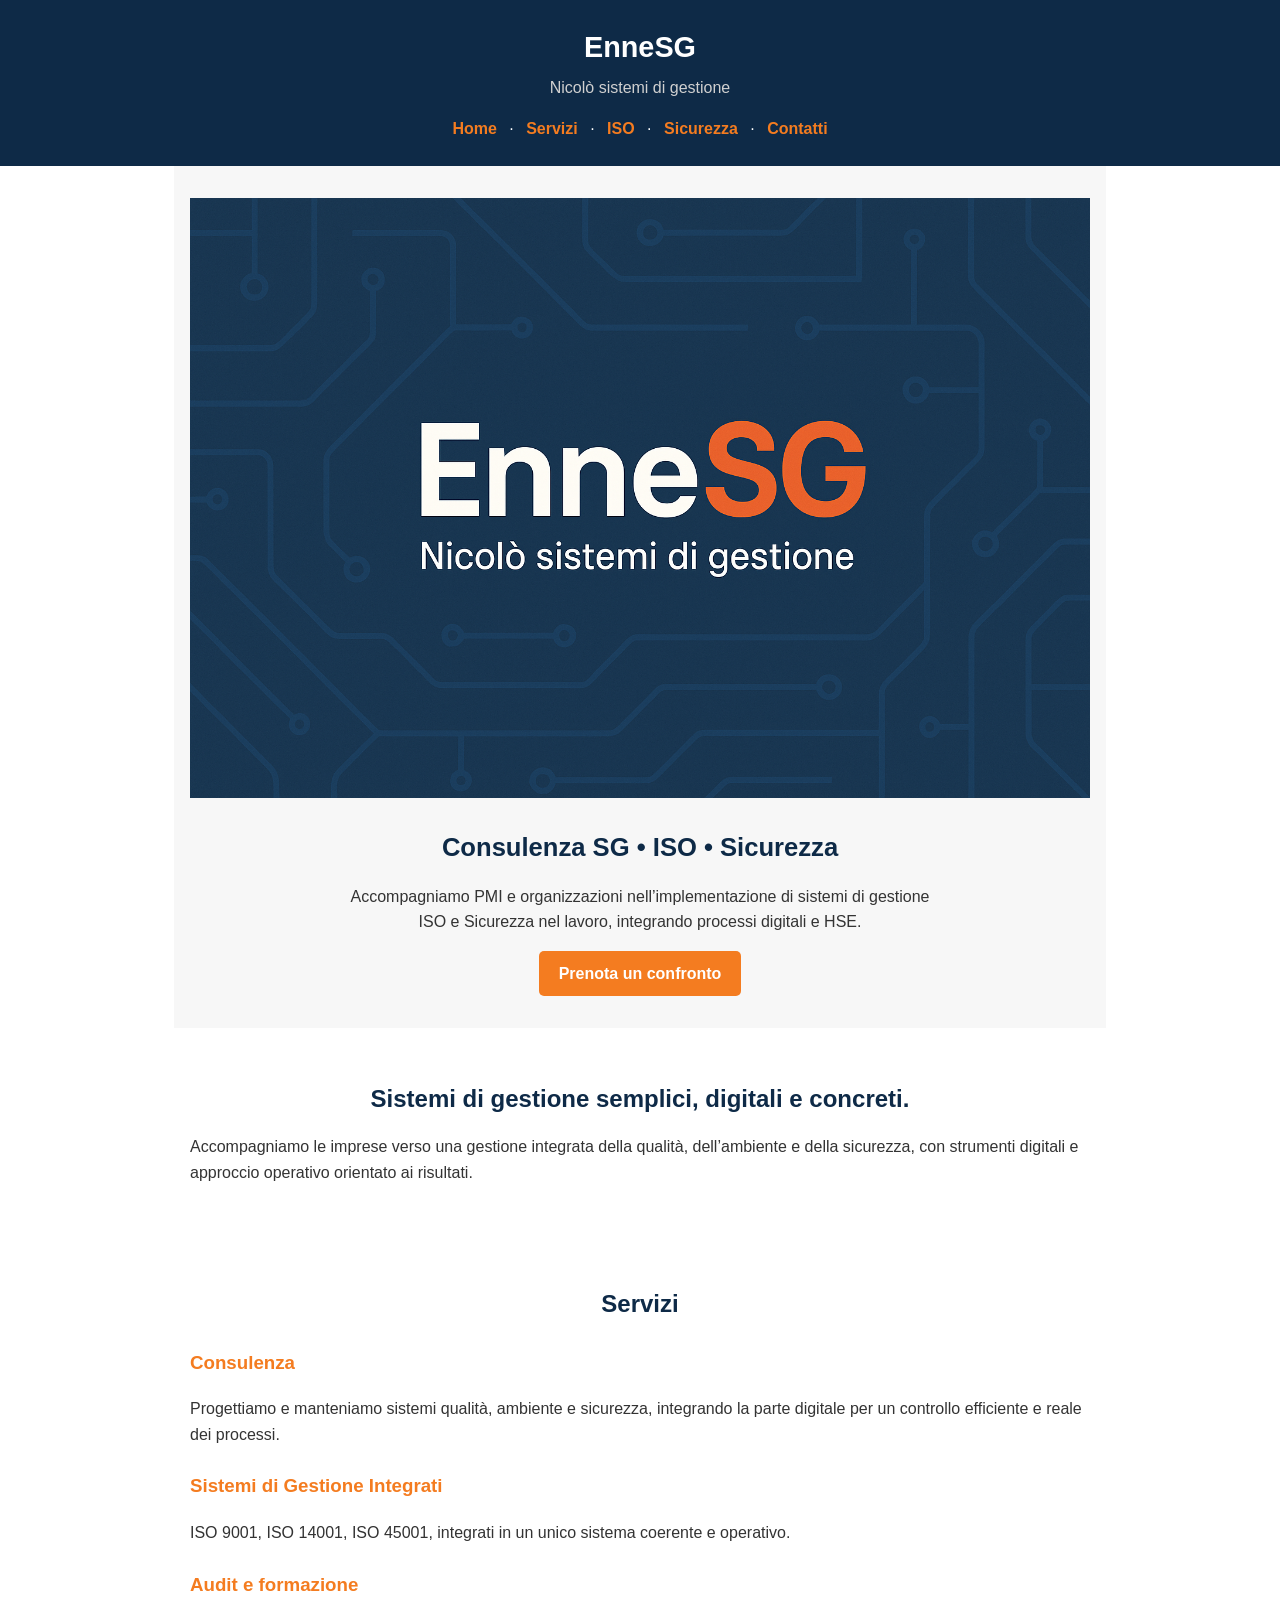
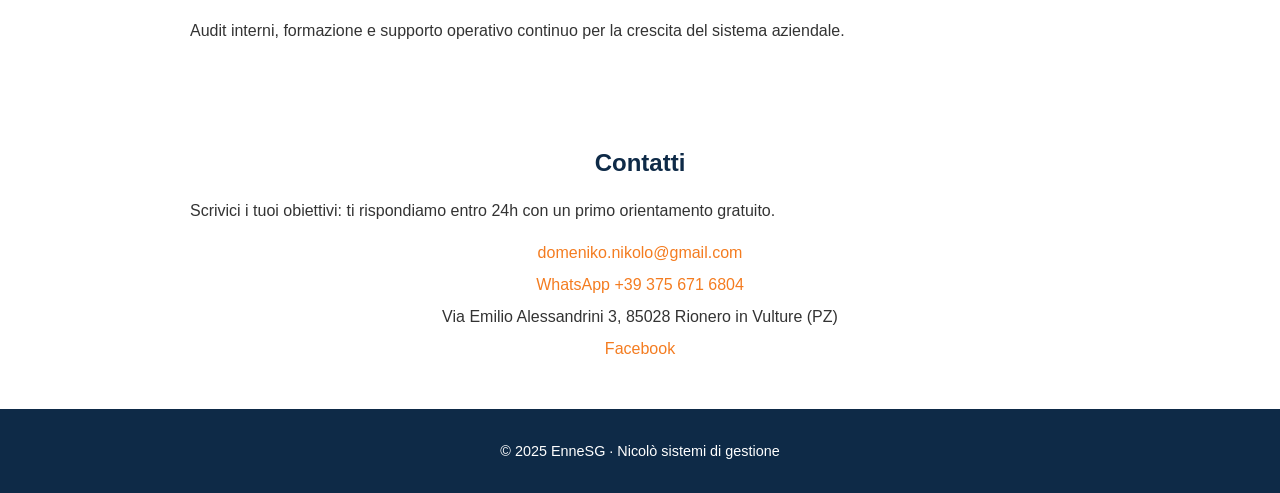
==== commit 122d082d: "Add files via upload" ====
--- a/index.html
+++ b/index.html
@@ -1,650 +1,70 @@
 <!DOCTYPE html>
 <html lang="it">
 <head>
-    <meta charset="UTF-8">
-    <meta name="viewport" content="width=device-width, initial-scale=1.0">
-    <meta name="description" content="EnneSG - Consulenza ISO e Sicurezza sul Lavoro. Partner affidabile per la crescita della tua azienda.">
-    <title>EnneSG | Sistemi di Gestione e Sicurezza sul Lavoro</title>
-    <style>
-        * {
-            margin: 0;
-            padding: 0;
-            box-sizing: border-box;
-        }
-        
-        :root {
-            --primary-color: #2563eb;
-            --secondary-color: #f59e0b;
-            --dark: #1e293b;
-            --light: #f8fafc;
-            --gray: #64748b;
-        }
-        
-        body {
-            font-family: 'Segoe UI', Tahoma, Geneva, Verdana, sans-serif;
-            color: var(--dark);
-            line-height: 1.6;
-            background: #ffffff;
-        }
-        
-        /* HEADER */
-        header {
-            background: linear-gradient(135deg, #1e40af 0%, #2563eb 100%);
-            color: white;
-            padding: 0;
-            box-shadow: 0 2px 10px rgba(0,0,0,0.1);
-            position: sticky;
-            top: 0;
-            z-index: 1000;
-        }
-        
-        .header-top {
-            background: rgba(0,0,0,0.2);
-            padding: 10px 0;
-        }
-        
-        .header-top-content {
-            max-width: 1200px;
-            margin: 0 auto;
-            padding: 0 20px;
-            display: flex;
-            justify-content: space-between;
-            align-items: center;
-            font-size: 0.9rem;
-        }
-        
-        .header-contacts {
-            display: flex;
-            gap: 25px;
-        }
-        
-        .header-contacts a {
-            color: white;
-            text-decoration: none;
-            display: flex;
-            align-items: center;
-            gap: 8px;
-            transition: opacity 0.3s;
-        }
-        
-        .header-contacts a:hover {
-            opacity: 0.8;
-        }
-        
-        .header-main {
-            max-width: 1200px;
-            margin: 0 auto;
-            padding: 20px;
-            display: flex;
-            justify-content: space-between;
-            align-items: center;
-        }
-        
-        .logo-section {
-            display: flex;
-            align-items: center;
-            gap: 20px;
-        }
-        
-        .logo {
-            font-size: 2rem;
-            font-weight: 700;
-            letter-spacing: -1px;
-            text-decoration: none;
-            color: white;
-        }
-        
-        .logo span {
-            color: var(--secondary-color);
-        }
-        
-        .tagline {
-            font-size: 0.9rem;
-            opacity: 0.9;
-            border-left: 2px solid rgba(255,255,255,0.3);
-            padding-left: 20px;
-        }
-        
-        nav {
-            display: flex;
-            gap: 30px;
-        }
-        
-        nav a {
-            color: white;
-            text-decoration: none;
-            font-weight: 500;
-            padding: 8px 16px;
-            border-radius: 6px;
-            transition: all 0.3s;
-        }
-        
-        nav a:hover,
-        nav a.active {
-            background: rgba(255,255,255,0.1);
-        }
-        
-        /* HERO */
-        .hero {
-            background: linear-gradient(135deg, #eff6ff 0%, #dbeafe 100%);
-            padding: 100px 20px;
-            text-align: center;
-        }
-        
-        .hero h1 {
-            font-size: 3.5rem;
-            margin-bottom: 25px;
-            color: var(--dark);
-        }
-        
-        .hero h1 .highlight {
-            color: var(--primary-color);
-        }
-        
-        .hero p {
-            font-size: 1.4rem;
-            color: var(--gray);
-            max-width: 800px;
-            margin: 0 auto 40px;
-        }
-        
-        .hero-cta {
-            display: flex;
-            gap: 20px;
-            justify-content: center;
-            flex-wrap: wrap;
-        }
-        
-        /* CHI SIAMO */
-        .about {
-            max-width: 900px;
-            margin: 80px auto;
-            padding: 0 20px;
-            text-align: center;
-        }
-        
-        .about h2 {
-            font-size: 2.5rem;
-            margin-bottom: 30px;
-            color: var(--dark);
-        }
-        
-        .about p {
-            font-size: 1.2rem;
-            color: var(--gray);
-            line-height: 1.8;
-            margin-bottom: 20px;
-        }
-        
-        /* AREE PRINCIPALI */
-        .aree-section {
-            background: var(--light);
-            padding: 80px 20px;
-        }
-        
-        .aree-section h2 {
-            text-align: center;
-            font-size: 2.5rem;
-            margin-bottom: 60px;
-            color: var(--dark);
-        }
-        
-        .aree-grid {
-            max-width: 1200px;
-            margin: 0 auto;
-            display: grid;
-            grid-template-columns: repeat(auto-fit, minmax(350px, 1fr));
-            gap: 40px;
-        }
-        
-        .area-card {
-            background: white;
-            padding: 50px 40px;
-            border-radius: 20px;
-            box-shadow: 0 4px 20px rgba(0,0,0,0.08);
-            text-align: center;
-            transition: all 0.3s;
-            border-top: 5px solid var(--primary-color);
-        }
-        
-        .area-card:hover {
-            transform: translateY(-10px);
-            box-shadow: 0 8px 30px rgba(0,0,0,0.12);
-        }
-        
-        .area-icon {
-            font-size: 4rem;
-            margin-bottom: 25px;
-        }
-        
-        .area-card h3 {
-            font-size: 2rem;
-            margin-bottom: 20px;
-            color: var(--dark);
-        }
-        
-        .area-card p {
-            font-size: 1.1rem;
-            color: var(--gray);
-            line-height: 1.8;
-            margin-bottom: 30px;
-        }
-        
-        .area-card .btn-link {
-            display: inline-block;
-            padding: 12px 30px;
-            background: var(--primary-color);
-            color: white;
-            text-decoration: none;
-            border-radius: 8px;
-            font-weight: 600;
-            transition: all 0.3s;
-        }
-        
-        .area-card .btn-link:hover {
-            background: #1e40af;
-            transform: translateY(-2px);
-        }
-        
-        /* PERCHE' SCEGLIERCI */
-        .why-section {
-            max-width: 1200px;
-            margin: 80px auto;
-            padding: 0 20px;
-        }
-        
-        .why-section h2 {
-            text-align: center;
-            font-size: 2.5rem;
-            margin-bottom: 60px;
-            color: var(--dark);
-        }
-        
-        .why-grid {
-            display: grid;
-            grid-template-columns: repeat(auto-fit, minmax(280px, 1fr));
-            gap: 30px;
-        }
-        
-        .why-item {
-            text-align: center;
-            padding: 30px;
-        }
-        
-        .why-icon {
-            font-size: 3rem;
-            margin-bottom: 20px;
-        }
-        
-        .why-item h4 {
-            font-size: 1.4rem;
-            margin-bottom: 10px;
-            color: var(--dark);
-        }
-        
-        .why-item p {
-            color: var(--gray);
-            line-height: 1.7;
-        }
-        
-        /* CTA FINALE */
-        .cta-final {
-            background: linear-gradient(135deg, #1e40af 0%, #2563eb 100%);
-            color: white;
-            padding: 80px 20px;
-            text-align: center;
-        }
-        
-        .cta-final h2 {
-            font-size: 2.5rem;
-            margin-bottom: 20px;
-        }
-        
-        .cta-final p {
-            font-size: 1.3rem;
-            margin-bottom: 40px;
-            opacity: 0.95;
-        }
-        
-        .btn {
-            display: inline-block;
-            padding: 15px 40px;
-            border-radius: 8px;
-            text-decoration: none;
-            font-weight: 600;
-            font-size: 1.1rem;
-            transition: all 0.3s;
-            margin: 10px;
-        }
-        
-        .btn-primary {
-            background: var(--secondary-color);
-            color: white;
-        }
-        
-        .btn-primary:hover {
-            background: #d97706;
-            transform: translateY(-2px);
-        }
-        
-        .btn-secondary {
-            background: white;
-            color: var(--primary-color);
-        }
-        
-        .btn-secondary:hover {
-            background: var(--light);
-            transform: translateY(-2px);
-        }
-        
-        /* FOOTER */
-        footer {
-            background: var(--dark);
-            color: white;
-            padding: 60px 20px 20px;
-        }
-        
-        .footer-content {
-            max-width: 1200px;
-            margin: 0 auto;
-            display: grid;
-            grid-template-columns: repeat(auto-fit, minmax(250px, 1fr));
-            gap: 40px;
-            margin-bottom: 40px;
-        }
-        
-        .footer-section h3 {
-            color: var(--secondary-color);
-            margin-bottom: 20px;
-            font-size: 1.3rem;
-        }
-        
-        .footer-brand {
-            font-size: 2rem;
-            font-weight: 700;
-            margin-bottom: 15px;
-        }
-        
-        .footer-brand span {
-            color: var(--secondary-color);
-        }
-        
-        .footer-section p,
-        .footer-section a {
-            color: #94a3b8;
-            text-decoration: none;
-            display: block;
-            margin-bottom: 10px;
-            line-height: 1.8;
-            transition: color 0.3s;
-        }
-        
-        .footer-section a:hover {
-            color: var(--secondary-color);
-        }
-        
-        .footer-bottom {
-            max-width: 1200px;
-            margin: 0 auto;
-            padding-top: 30px;
-            border-top: 1px solid #334155;
-            text-align: center;
-            color: #94a3b8;
-        }
-        
-        /* RESPONSIVE */
-        @media (max-width: 768px) {
-            .header-main {
-                flex-direction: column;
-                gap: 20px;
-            }
-            
-            .logo-section {
-                flex-direction: column;
-                text-align: center;
-                gap: 10px;
-            }
-            
-            .tagline {
-                border-left: none;
-                border-top: 2px solid rgba(255,255,255,0.3);
-                padding-left: 0;
-                padding-top: 10px;
-            }
-            
-            nav {
-                flex-wrap: wrap;
-                justify-content: center;
-            }
-            
-            .hero h1 {
-                font-size: 2.5rem;
-            }
-            
-            .aree-grid {
-                grid-template-columns: 1fr;
-            }
-            
-            .header-top-content {
-                flex-direction: column;
-                gap: 10px;
-                text-align: center;
-            }
-            
-            .header-contacts {
-                flex-direction: column;
-                gap: 10px;
-            }
-        }
-    </style>
+  <meta charset="UTF-8">
+  <meta name="viewport" content="width=device-width, initial-scale=1.0">
+  <title>EnneSG — Nicolò sistemi di gestione</title>
+  <meta name="description" content="Consulenza SG • ISO • Sicurezza. Sistemi di gestione semplici, digitali e concreti.">
+
+  <link rel="stylesheet" href="css/style.css">
+  <link rel="icon" type="image/x-icon" href="img/favicon.ico">
+  <link rel="shortcut icon" href="img/favicon.ico">
+
+  <meta property="og:title" content="EnneSG — Nicolò sistemi di gestione">
+  <meta property="og:description" content="Consulenza SG • ISO • Sicurezza.">
+  <meta property="og:image" content="img/og-ennesg.png">
+  <meta property="og:type" content="website">
 </head>
 <body>
-    <!-- HEADER -->
-    <header>
-        <div class="header-top">
-            <div class="header-top-content">
-                <div class="header-contacts">
-                    <a href="mailto:domeniko.nikolo@icloud.com">
-                        📧 domeniko.nikolo@icloud.com
-                    </a>
-                    <a href="tel:+393756716804">
-                        📱 +39 375 671 6804
-                    </a>
-                </div>
-                <div>
-                    🕐 Lun-Ven: 9:00 - 18:00
-                </div>
-            </div>
-        </div>
-        
-        <div class="header-main">
-            <div class="logo-section">
-                <a href="index.html" class="logo">
-                    Enne<span>SG</span>
-                </a>
-                <div class="tagline">
-                    Sistemi di Gestione
-                </div>
-            </div>
-            
-            <nav>
-                <a href="index.html" class="active">Home</a>
-                <a href="servizi.html">Servizi</a>
-                <a href="iso.html">ISO</a>
-                <a href="sicurezza.html">D.Lgs. 81/08</a>
-                <a href="contatti.html">Contatti</a>
-            </nav>
-        </div>
-    </header>
-    
-    <!-- HERO -->
-    <section class="hero">
-        <h1>Il Partner per la <span class="highlight">Tua Crescita</span></h1>
-        <p>
-            Consulenza specializzata e Formazione professionale per Sistemi ISO e Sicurezza sul Lavoro
-        </p>
-        <div class="hero-cta">
-            <a href="contatti.html" class="btn btn-primary">📧 Richiedi Consulenza Gratuita</a>
-            <a href="tel:+393756716804" class="btn btn-secondary">📱 Chiamaci Ora</a>
-        </div>
+  <header>
+    <h1>EnneSG</h1>
+    <p>Nicolò sistemi di gestione</p>
+    <nav>
+      <a href="index.html">Home</a> ·
+      <a href="servizi.html">Servizi</a> ·
+      <a href="iso.html">ISO</a> ·
+      <a href="sicurezza.html">Sicurezza</a> ·
+      <a href="contatti.html">Contatti</a>
+    </nav>
+  </header>
+
+  <main>
+    <section id="hero">
+      <img src="img/hero-ennesg.png" alt="EnneSG — Nicolò sistemi di gestione" style="max-width:100%;height:auto;">
+      <h2>Consulenza SG • ISO • Sicurezza</h2>
+      <p>Accompagniamo PMI e organizzazioni nell’implementazione di sistemi di gestione ISO e Sicurezza nel lavoro, integrando processi digitali e HSE.</p>
+      <a href="contatti.html" class="btn">Prenota un confronto</a>
     </section>
-    
-    <!-- CHI SIAMO -->
-    <section class="about">
-        <h2>Chi Siamo</h2>
-        <p>
-            <strong>EnneSG</strong> è un partner affidabile per aziende che vogliono crescere in qualità, 
-            sicurezza e conformità normativa.
-        </p>
-        <p>
-            Offriamo consulenza specializzata per l'implementazione di Sistemi di Gestione ISO 
-            e servizi completi per la Sicurezza sul Lavoro secondo il D.Lgs. 81/08, con supporto 
-            continuo dalla valutazione iniziale alla certificazione e oltre.
-        </p>
+
+    <section id="intro">
+      <h2>Sistemi di gestione semplici, digitali e concreti.</h2>
+      <p>Accompagniamo le imprese verso una gestione integrata della qualità, dell’ambiente e della sicurezza, con strumenti digitali e approccio operativo orientato ai risultati.</p>
     </section>
-    
-    <!-- AREE PRINCIPALI -->
-    <section class="aree-section">
-        <h2>Le Nostre Aree di Competenza</h2>
-        <div class="aree-grid">
-            <!-- ISO -->
-            <div class="area-card">
-                <div class="area-icon">⚙️</div>
-                <h3>Sistemi ISO</h3>
-                <p>
-                    Consulenza per certificazioni ISO 9001, 14001, 45001, 27001. 
-                    Ti accompagniamo dalla gap analysis alla certificazione con 
-                    supporto continuo per il mantenimento.
-                </p>
-                <a href="iso.html" class="btn-link">Scopri di più →</a>
-            </div>
-            
-            <!-- SICUREZZA -->
-            <div class="area-card">
-                <div class="area-icon">🛡️</div>
-                <h3>Sicurezza D.Lgs. 81/08</h3>
-                <p>
-                    RSPP esterno, Valutazione Rischi (DVR), procedure operative 
-                    e formazione obbligatoria. Piena conformità normativa per 
-                    la tua azienda.
-                </p>
-                <a href="sicurezza.html" class="btn-link">Scopri di più →</a>
-            </div>
-            
-            <!-- FORMAZIONE -->
-            <div class="area-card">
-                <div class="area-icon">🎓</div>
-                <h3>Formazione</h3>
-                <p>
-                    Corsi obbligatori e specialistici per lavoratori, preposti, 
-                    dirigenti. PES/PAV, Primo Soccorso, Antincendio, Spazi Confinati 
-                    e molto altro.
-                </p>
-                <a href="servizi.html" class="btn-link">Scopri di più →</a>
-            </div>
-        </div>
+
+    <section id="servizi">
+      <h2>Servizi</h2>
+      <h3>Consulenza</h3>
+      <p>Progettiamo e manteniamo sistemi qualità, ambiente e sicurezza, integrando la parte digitale per un controllo efficiente e reale dei processi.</p>
+      <h3>Sistemi di Gestione Integrati</h3>
+      <p>ISO 9001, ISO 14001, ISO 45001, integrati in un unico sistema coerente e operativo.</p>
+      <h3>Audit e formazione</h3>
+      <p>Audit interni, formazione e supporto operativo continuo per la crescita del sistema aziendale.</p>
     </section>
-    
-    <!-- PERCHE' SCEGLIERCI -->
-    <section class="why-section">
-        <h2>Perché Scegliere EnneSG</h2>
-        <div class="why-grid">
-            <div class="why-item">
-                <div class="why-icon">🎯</div>
-                <h4>Esperienza</h4>
-                <p>Anni di consulenza in diversi settori industriali e dimensioni aziendali</p>
-            </div>
-            
-            <div class="why-item">
-                <div class="why-icon">🤝</div>
-                <h4>Su Misura</h4>
-                <p>Soluzioni personalizzate sulle tue specifiche esigenze aziendali</p>
-            </div>
-            
-            <div class="why-item">
-                <div class="why-icon">💼</div>
-                <h4>Supporto Continuo</h4>
-                <p>Assistenza costante anche dopo certificazione e formazione</p>
-            </div>
-            
-            <div class="why-item">
-                <div class="why-icon">⚡</div>
-                <h4>Tempistiche Chiare</h4>
-                <p>Pianificazione realistica e rispetto delle scadenze concordate</p>
-            </div>
-            
-            <div class="why-item">
-                <div class="why-icon">📊</div>
-                <h4>Risultati Concreti</h4>
-                <p>Focus su miglioramenti misurabili: efficienza, qualità, sicurezza</p>
-            </div>
-            
-            <div class="why-item">
-                <div class="why-icon">🎓</div>
-                <h4>Formazione Pratica</h4>
-                <p>Non solo teoria: applicazione immediata di quanto appreso</p>
-            </div>
-        </div>
+
+    <section id="contatti">
+      <h2>Contatti</h2>
+      <p>Scrivici i tuoi obiettivi: ti rispondiamo entro 24h con un primo orientamento gratuito.</p>
+      <ul>
+        <li><a href="mailto:domeniko.nikolo@gmail.com">domeniko.nikolo@gmail.com</a></li>
+        <li><a href="https://wa.me/393756716804">WhatsApp +39 375 671 6804</a></li>
+        <li>Via Emilio Alessandrini 3, 85028 Rionero in Vulture (PZ)</li>
+        <li><a href="https://www.facebook.com/share/15M6G86EvFt/?mibextid=wwXIfr" target="_blank">Facebook</a></li>
+      </ul>
     </section>
-    
-    <!-- CTA FINALE -->
-    <section class="cta-final">
-        <h2>Inizia il Tuo Percorso di Crescita</h2>
-        <p>Contattaci per una consulenza gratuita e scopri come possiamo aiutare la tua azienda</p>
-        <div>
-            <a href="contatti.html" class="btn btn-primary">📧 Richiedi Consulenza</a>
-            <a href="tel:+393756716804" class="btn btn-secondary">📱 Chiamaci</a>
-        </div>
-    </section>
-    
-    <!-- FOOTER -->
-    <footer>
-        <div class="footer-content">
-            <div class="footer-section">
-                <div class="footer-brand">
-                    Enne<span>SG</span>
-                </div>
-                <p style="margin-bottom: 20px;">
-                    <strong>Sistemi di Gestione</strong>
-                </p>
-                <p>
-                    Consulenza e Formazione professionale per Sistemi ISO e Sicurezza sul Lavoro D.Lgs. 81/08
-                </p>
-            </div>
-            
-            <div class="footer-section">
-                <h3>Servizi</h3>
-                <a href="servizi.html">Consulenza ISO</a>
-                <a href="servizi.html">Formazione Aziendale</a>
-                <a href="sicurezza.html">RSPP Esterno</a>
-                <a href="sicurezza.html">Valutazione Rischi</a>
-                <a href="iso.html">Audit e Certificazioni</a>
-                <a href="servizi.html">Corsi Sicurezza</a>
-            </div>
-            
-            <div class="footer-section">
-                <h3>Sistemi ISO</h3>
-                <a href="iso.html">ISO 9001 - Qualità</a>
-                <a href="iso.html">ISO 14001 - Ambiente</a>
-                <a href="iso.html">ISO 45001 - Sicurezza</a>
-                <a href="iso.html">ISO 27001 - Informazioni</a>
-                <a href="iso.html">Gap Analysis</a>
-                <a href="iso.html">Mantenimento</a>
-            </div>
-            
-            <div class="footer-section">
-                <h3>Contatti</h3>
-                <p>📧 <strong>Email:</strong><br>domeniko.nikolo@icloud.com</p>
-                <p>📱 <strong>Telefono:</strong><br>+39 375 671 6804</p>
-                <p>💬 <strong>WhatsApp:</strong><br>+39 375 671 6804</p>
-                <p>📍 <strong>Sede:</strong><br>Via Emilio Alessandrini, 3<br>85028 Rionero in Vulture (PZ)<br>Italia</p>
-                <p>🕐 <strong>Orari:</strong><br>Lun-Ven: 9:00 - 18:00</p>
-            </div>
-        </div>
-        
-        <div class="footer-bottom">
-            <p>&copy; 2025 EnneSG Sistemi di Gestione. Tutti i diritti riservati.</p>
-        </div>
-    </footer>
+  </main>
+
+  <footer>
+    <p>© 2025 EnneSG · Nicolò sistemi di gestione</p>
+  </footer>
 </body>
 </html>
--- a/css/style.css
+++ b/css/style.css
@@ -0,0 +1,133 @@
+/* =========================
+   EnneSG — style.css
+   ========================= */
+
+:root {
+  --colore-blu: #0e2a47;
+  --colore-arancio: #f47c20;
+  --colore-grigio: #f7f7f7;
+  --colore-testo: #333;
+  --font-base: "Helvetica Neue", Helvetica, Arial, sans-serif;
+}
+
+body {
+  font-family: var(--font-base);
+  margin: 0;
+  padding: 0;
+  background-color: white;
+  color: var(--colore-testo);
+  line-height: 1.6;
+}
+
+header {
+  background-color: var(--colore-blu);
+  color: white;
+  text-align: center;
+  padding: 1.5rem 1rem;
+}
+
+header h1 {
+  margin: 0;
+  font-size: 1.8rem;
+}
+
+header p {
+  margin: 0.3rem 0 1rem;
+  font-size: 1rem;
+  color: #d0d0d0;
+}
+
+nav a {
+  color: var(--colore-arancio);
+  text-decoration: none;
+  margin: 0 0.5rem;
+  font-weight: bold;
+}
+
+nav a:hover {
+  text-decoration: underline;
+}
+
+#hero {
+  text-align: center;
+  padding: 2rem 1rem;
+  background-color: var(--colore-grigio);
+}
+
+#hero h2 {
+  font-size: 1.6rem;
+  color: var(--colore-blu);
+}
+
+#hero p {
+  max-width: 600px;
+  margin: 0.5rem auto 1rem;
+}
+
+.btn {
+  display: inline-block;
+  background-color: var(--colore-arancio);
+  color: white;
+  padding: 0.6rem 1.2rem;
+  text-decoration: none;
+  border-radius: 5px;
+  font-weight: bold;
+  transition: background-color 0.2s ease;
+}
+
+.btn:hover {
+  background-color: #d86b1b;
+}
+
+main section {
+  padding: 2rem 1rem;
+  max-width: 900px;
+  margin: 0 auto;
+}
+
+main h2 {
+  color: var(--colore-blu);
+  text-align: center;
+  margin-bottom: 1rem;
+}
+
+main h3 {
+  color: var(--colore-arancio);
+  margin-top: 1.5rem;
+}
+
+#contatti ul {
+  list-style: none;
+  padding: 0;
+  text-align: center;
+}
+
+#contatti li {
+  margin: 0.4rem 0;
+}
+
+#contatti a {
+  color: var(--colore-arancio);
+  text-decoration: none;
+}
+
+#contatti a:hover {
+  text-decoration: underline;
+}
+
+footer {
+  text-align: center;
+  padding: 1rem;
+  background-color: var(--colore-blu);
+  color: white;
+  font-size: 0.9rem;
+}
+
+@media (max-width: 600px) {
+  header h1 {
+    font-size: 1.5rem;
+  }
+  #hero img {
+    width: 100%;
+  }
+}
